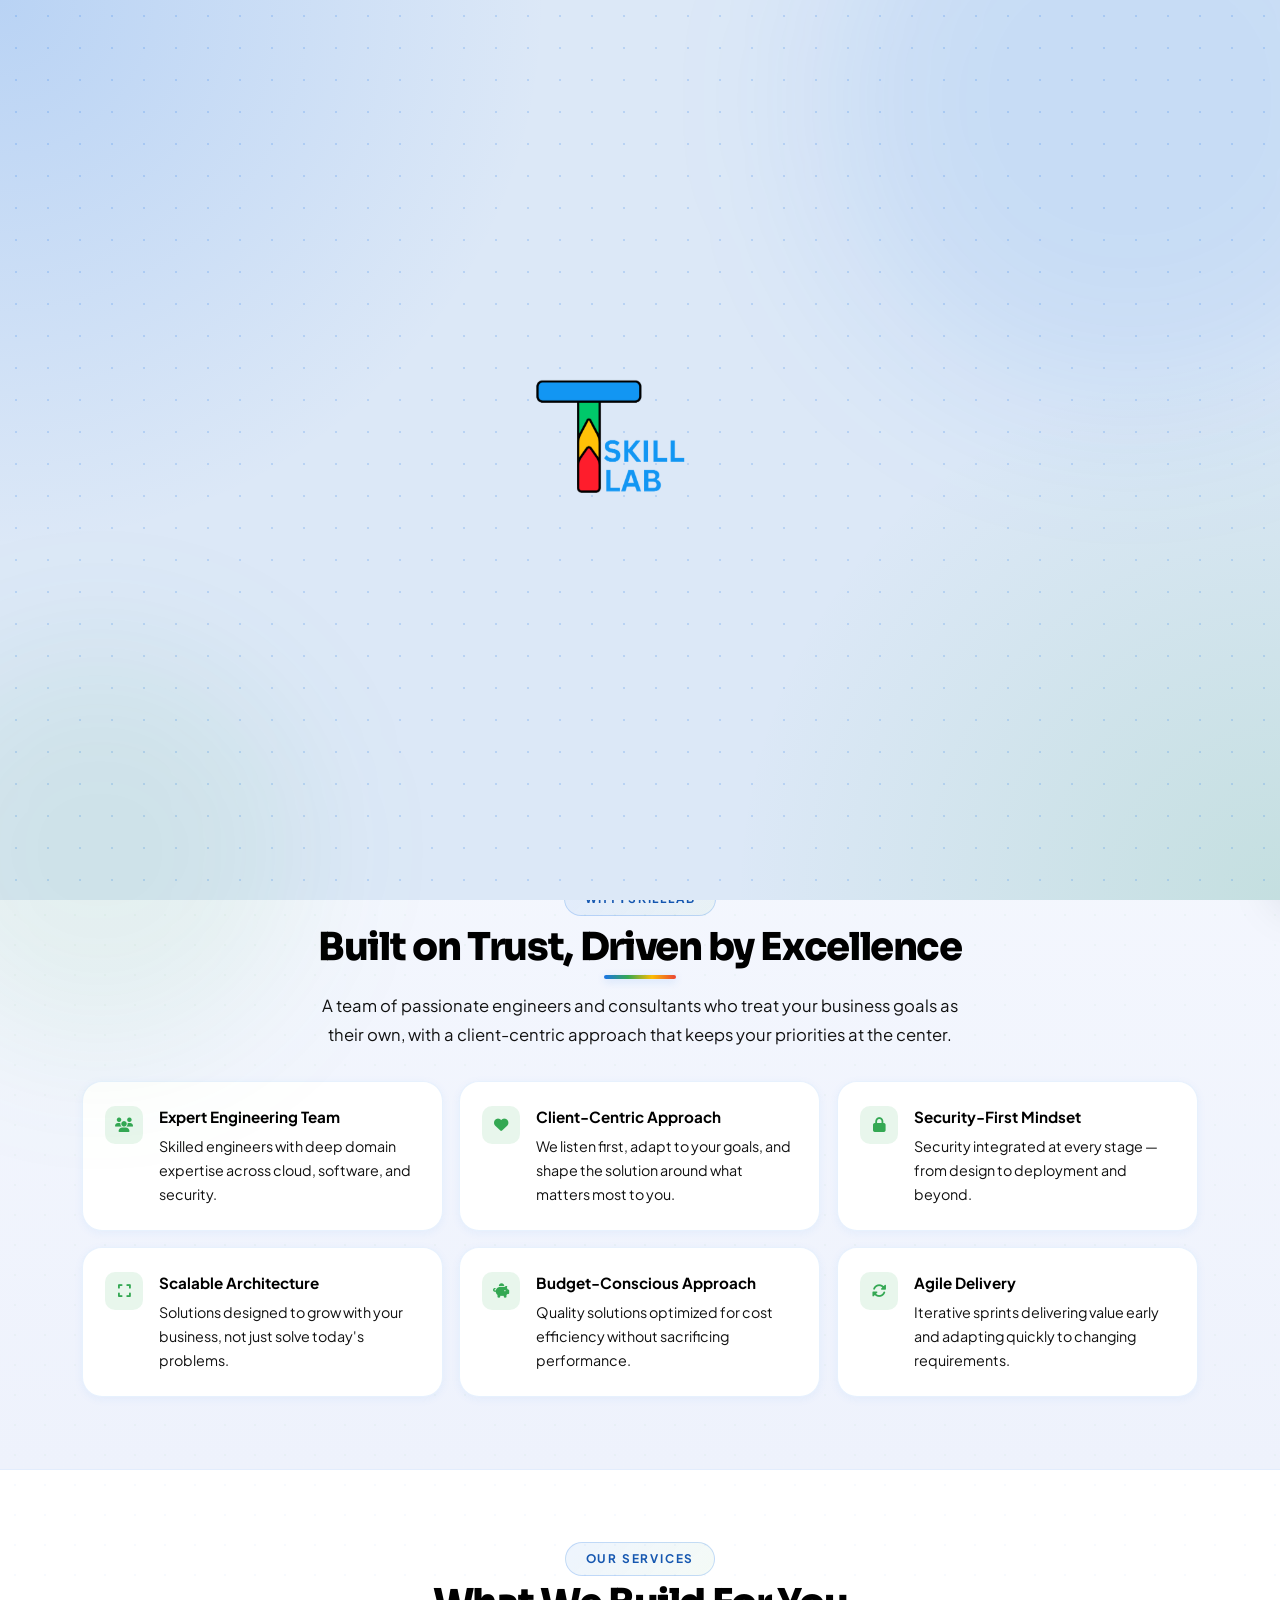
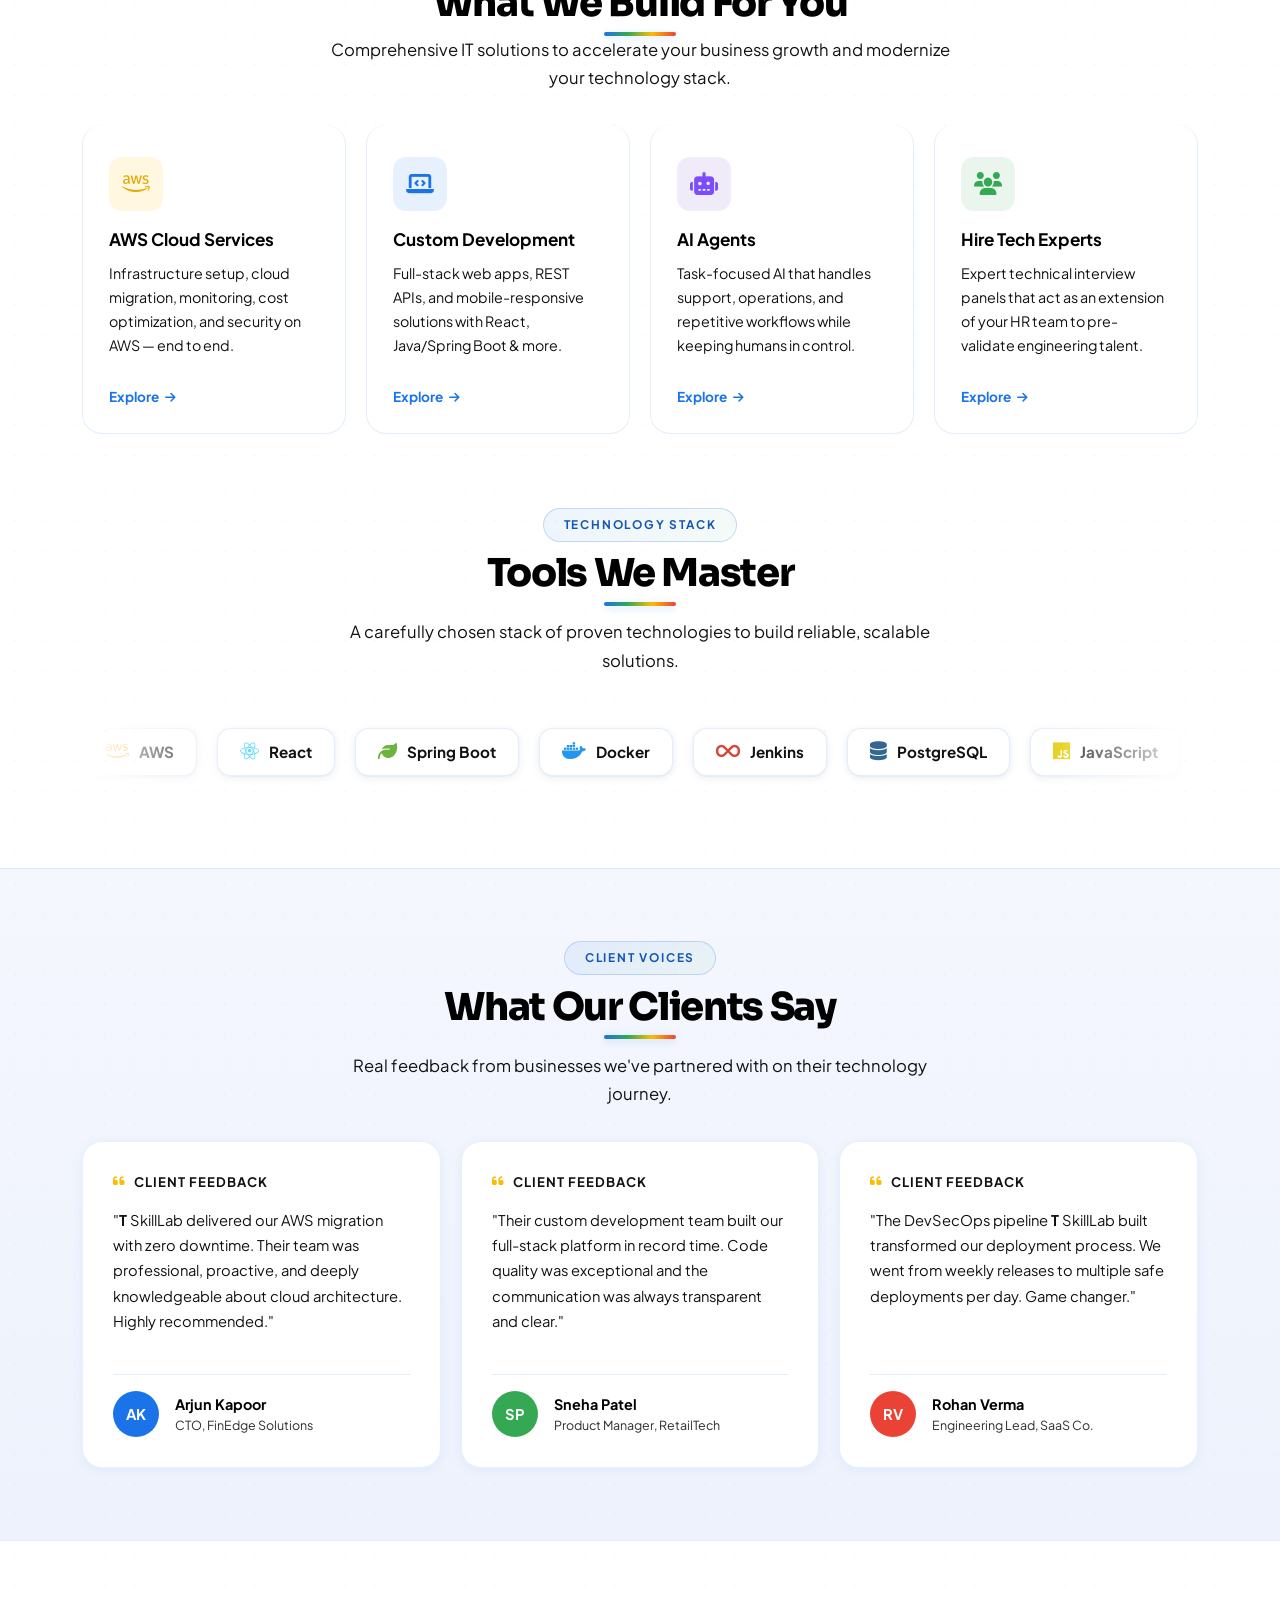
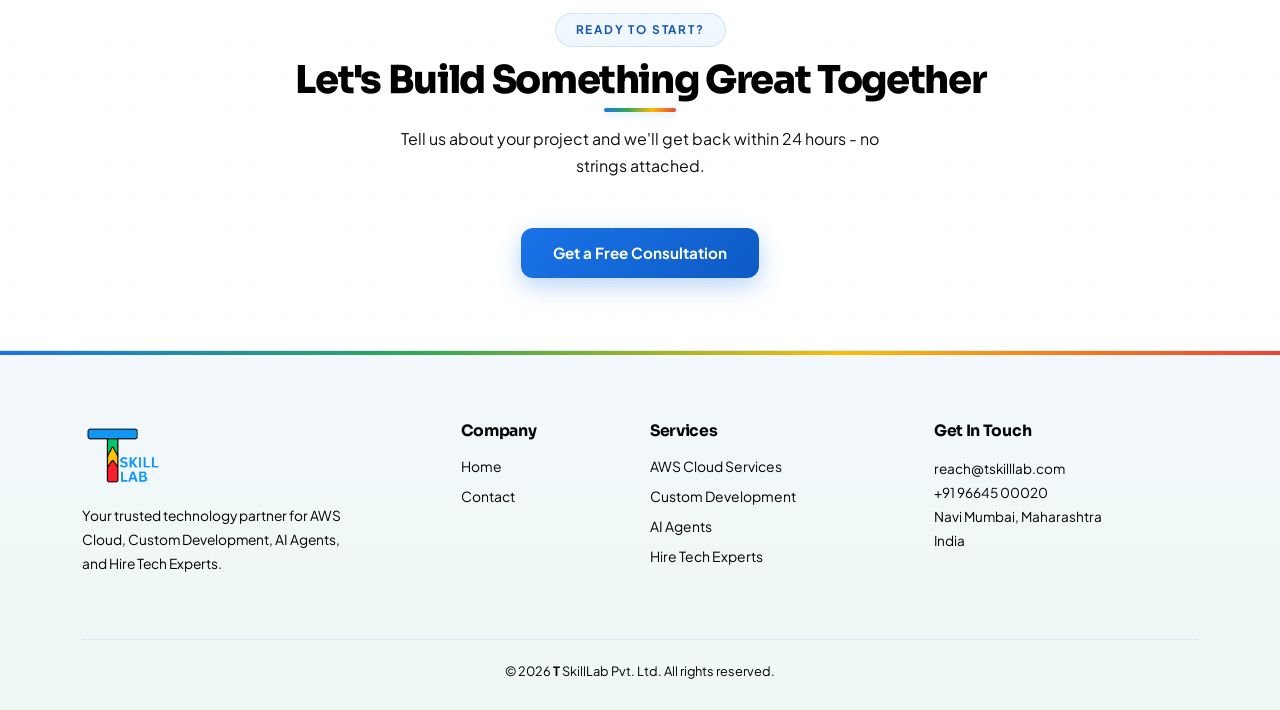
==== index.html @ e43d0114 "Tskill Lab website" ====
<!DOCTYPE html>
<html lang="en" data-theme="light">

<head>
  <meta charset="UTF-8" />
  <meta name="viewport" content="width=device-width, initial-scale=1.0" />
  <link rel="icon" type="image/png" href="images/logo.png" />
  <title>T SkillLab</title>
  <meta name="description"
    content="TskillLab IT Solutions offers AWS Cloud Services, Custom Software Development, IT Consulting, and DevSecOps & Testing." />
  <link href="https://cdn.jsdelivr.net/npm/bootstrap@5.3.3/dist/css/bootstrap.min.css" rel="stylesheet" />
  <link href="https://cdnjs.cloudflare.com/ajax/libs/font-awesome/6.5.1/css/all.min.css" rel="stylesheet" />
  <link
    href="https://fonts.googleapis.com/css2?family=Plus+Jakarta+Sans:wght@300;400;500;600;700;800&family=Sora:wght@300;400;600;700&display=swap"
    rel="stylesheet" />
  <link href="assets/css/styles.css" rel="stylesheet" />
</head>

<body data-page="home">
  <div id="preloader">
    <div class="preloader-content">
      <img src="images/tskill_lab.gif" alt="TskillLab" class="splash-logo-img" />
    </div>
  </div>

  <div class="main-content">
    <nav class="navbar navbar-expand-lg">
      <div class="container">
        <a class="navbar-brand" href="index.html">
          <img src="images/logo.png" alt="TskillLab" class="site-logo" />
        </a>
        <button class="navbar-toggler" type="button" data-bs-toggle="collapse" data-bs-target="#navMenu"
          aria-controls="navMenu" aria-expanded="false" aria-label="Toggle navigation">
          <span class="navbar-toggler-icon"></span>
        </button>
        <div class="collapse navbar-collapse" id="navMenu">
          <ul class="navbar-nav ms-auto align-items-lg-center gap-1 gap-lg-0">
            <li class="nav-item"><a class="nav-link" href="index.html" data-nav="home"><i
                  class="fa fa-house me-1"></i>Home</a></li>
            <li class="nav-item dropdown">
              <a class="nav-link dropdown-toggle" href="services.html" data-nav="services" data-bs-toggle="dropdown"><i
                  class="fa fa-layer-group me-1"></i>Services</a>
              <ul class="dropdown-menu">
                <li><a class="dropdown-item" href="aws.html" data-nav="aws"><i
                      class="fab fa-aws me-2 text-warning"></i>AWS Cloud Services</a></li>
                <li><a class="dropdown-item" href="development.html" data-nav="development"><i
                      class="fa fa-code me-2 text-primary"></i>Custom Development</a></li>
                <li><a class="dropdown-item" href="ai-agents.html" data-nav="ai-agents"><i
                      class="fa fa-robot me-2 text-info"></i>AI Agents</a></li>
                <li><a class="dropdown-item" href="hiring.html" data-nav="hiring"><i
                      class="fa fa-users me-2 text-success"></i>Hire Tech Experts</a></li>
              </ul>
            </li>
            <li class="nav-item"><a class="nav-link" href="#" data-nav="contact" data-contact-open role="button"><i
                  class="fa fa-envelope me-1"></i>Contact</a></li>
          </ul>
        </div>
      </div>
    </nav>
  </div>

  <!-- HERO -->
  <section class="hero">
    <div class="hero-grid"></div>
    <!-- Coloured corner accents that echo logo palette -->
    <div class="hero-blob hero-blob-1"></div>
    <div class="hero-blob hero-blob-2"></div>
    <div class="hero-blob hero-blob-3"></div>
    <div class="container position-relative">
      <div class="row align-items-center g-4 pt-5">

        <!-- Left: Copy -->
        <div class="col-lg-6 order-1 order-lg-1">
          <h1>You Focus on Vision.<br>We Handle Execution.</h1>
          <p class="hero-desc">From AWS infrastructure to custom software and AI agents, <strong>T</strong> SkillLab handles every layer
            of your tech stack — so you can build fast, break nothing, and grow bigger without the tech holding you
            back.</p>
          <div class="d-flex flex-wrap gap-2 mb-4">
            <div class="hero-pill"><i class="fa fa-check-circle" style="color:var(--g-green);"></i>Expert Engineering
            </div>
            <div class="hero-pill"><i class="fa fa-shield-halved" style="color:var(--g-blue);"></i>Security First</div>
            <div class="hero-pill"><i class="fa fa-piggy-bank" style="color:var(--g-yellow);"></i>Budget Conscious</div>
          </div>
          <div class="d-flex flex-wrap gap-3 mb-4">
            <button class="btn-hero-primary" data-contact-open><i class="fa fa-rocket me-2"></i>Start a Project</button>
            <!-- <button class="btn-hero-outline" data-contact-open>Get Free Consultation</button> -->
          </div>
          <!-- Stats row -->
          <!-- <div class="hero-stats-row">
            <div class="hero-stat">
              <div class="hero-stat-num" style="color:var(--g-blue);">50+</div>
              <div class="hero-stat-label">Projects Delivered</div>
            </div>
            <div class="hero-stat-div"></div>
            <div class="hero-stat">
              <div class="hero-stat-num" style="color:var(--g-green);">30+</div>
              <div class="hero-stat-label">Happy Clients</div>
            </div>
            <div class="hero-stat-div"></div>
            <div class="hero-stat">
              <div class="hero-stat-num" style="color:var(--g-red);">5★</div>
              <div class="hero-stat-label">Client Rating</div>
            </div>
          </div> -->
        </div>

        <!-- Right: Hero image -->
        <div class="col-lg-6 order-2 order-lg-2 d-flex justify-content-center">
          <img src="images/home_page.png"
            alt="Technology services illustration showing cloud, AI, web, analytics, and AWS solutions"
            class="hero-image" loading="eager" />
        </div>

      </div>
    </div>
    <!-- 4-colour bottom accent line -->
    <div class="hero-bottom-stripe"></div>
  </section>

  <!-- WHY CHOOSE US -->
  <section class="section section-alt">
    <div class="container">
      <div class="text-center mb-5">
        <div class="section-label">Why <strong>T</strong> SkillLab</div>
        <h2 class="section-title">Built on Trust, Driven by Excellence</h2>
        <p class="section-sub mx-auto">A team of passionate engineers and consultants who treat your business goals as
          their own, with a client-centric approach that keeps your priorities at the center.</p>
      </div>
      <div class="row g-3">
        <div class="col-sm-6 col-lg-4 d-flex">
          <div class="why-card anim-left w-100 h-blue">
            <div class="why-icon"><i class="fa fa-users"></i></div>
            <div>
              <div style="font-weight:700;font-size:0.95rem;color:var(--text-primary);margin-bottom:5px;">Expert
                Engineering Team</div>
              <div class="card-text-sm">Skilled engineers with deep domain expertise across cloud, software, and
                security.</div>
            </div>
          </div>
        </div>
        <div class="col-sm-6 col-lg-4 d-flex">
          <div class="why-card anim-left w-100 h-green">
            <div class="why-icon"><i class="fa fa-heart"></i></div>
            <div>
              <div style="font-weight:700;font-size:0.95rem;color:var(--text-primary);margin-bottom:5px;">Client-Centric
                Approach</div>
              <div class="card-text-sm">We listen first, adapt to your goals, and shape the solution around what matters
                most to you.</div>
            </div>
          </div>
        </div>
        <div class="col-sm-6 col-lg-4 d-flex">
          <div class="why-card anim-left w-100 h-red">
            <div class="why-icon"><i class="fa fa-lock"></i></div>
            <div>
              <div style="font-weight:700;font-size:0.95rem;color:var(--text-primary);margin-bottom:5px;">Security-First
                Mindset</div>
              <div class="card-text-sm">Security integrated at every stage — from design to deployment and beyond.</div>
            </div>
          </div>
        </div>
        <div class="col-sm-6 col-lg-4 d-flex">
          <div class="why-card anim-right w-100 h-purple">
            <div class="why-icon"><i class="fa fa-expand"></i></div>
            <div>
              <div style="font-weight:700;font-size:0.95rem;color:var(--text-primary);margin-bottom:5px;">Scalable
                Architecture</div>
              <div class="card-text-sm">Solutions designed to grow with your business, not just solve today's problems.
              </div>
            </div>
          </div>
        </div>
        <div class="col-sm-6 col-lg-4 d-flex">
          <div class="why-card anim-right w-100 h-yellow">
            <div class="why-icon"><i class="fa fa-piggy-bank"></i></div>
            <div>
              <div style="font-weight:700;font-size:0.95rem;color:var(--text-primary);margin-bottom:5px;">
                Budget-Conscious Approach</div>
              <div class="card-text-sm">Quality solutions optimized for cost efficiency without sacrificing performance.
              </div>
            </div>
          </div>
        </div>
        <div class="col-sm-6 col-lg-4 d-flex">
          <div class="why-card anim-right w-100 h-blue">
            <div class="why-icon"><i class="fa fa-rotate"></i></div>
            <div>
              <div style="font-weight:700;font-size:0.95rem;color:var(--text-primary);margin-bottom:5px;">Agile Delivery
              </div>
              <div class="card-text-sm">Iterative sprints delivering value early and adapting quickly to changing
                requirements.</div>
            </div>
          </div>
        </div>
      </div>
    </div>
  </section>

  <!-- SERVICES OVERVIEW -->
  <section class="section" style="padding-bottom:42px;">
    <div class="container">
      <div class="text-center mb-5 services-heading-stack">
        <div class="section-label">Our Services</div>
        <h2 class="section-title">What We Build For You</h2>
        <p class="section-sub mx-auto">Comprehensive IT solutions to accelerate your business growth and modernize your
          technology stack.</p>
      </div>
      <div class="row g-4">
        <div class="col-md-6 col-lg-3 d-flex">
          <div class="svc-card anim-left w-100 card-hover-bright h-yellow" onclick="window.location.href='aws.html'">
            <div class="card-icon icon-yellow"><i class="fab fa-aws"></i></div>
            <div class="card-title-sm" style="font-size:1.07rem;">AWS Cloud Services</div>
            <p class="card-text-sm">Infrastructure setup, cloud migration, monitoring, cost optimization, and security
              on AWS — end to end.</p>
            <div class="svc-explore">Explore <i class="fa fa-arrow-right ms-1" style="font-size:0.75rem;"></i></div>
          </div>
        </div>
        <div class="col-md-6 col-lg-3 d-flex">
          <div class="svc-card anim-left w-100 card-hover-bright h-blue"
            onclick="window.location.href='development.html'">
            <div class="card-icon icon-blue"><i class="fa fa-laptop-code"></i></div>
            <div class="card-title-sm" style="font-size:1.07rem;">Custom Development</div>
            <p class="card-text-sm">Full-stack web apps, REST APIs, and mobile-responsive solutions with React,
              Java/Spring Boot & more.</p>
            <div class="svc-explore">Explore <i class="fa fa-arrow-right ms-1" style="font-size:0.75rem;"></i></div>
          </div>
        </div>
        <div class="col-md-6 col-lg-3 d-flex">
          <div class="svc-card anim-right w-100 card-hover-bright h-purple"
            onclick="window.location.href='ai-agents.html'">
            <div class="card-icon icon-purple"><i class="fa fa-robot"></i></div>
            <div class="card-title-sm" style="font-size:1.07rem;">AI Agents</div>
            <p class="card-text-sm">Task-focused AI that handles support, operations, and repetitive workflows while
              keeping humans in control.</p>
            <div class="svc-explore">Explore <i class="fa fa-arrow-right ms-1" style="font-size:0.75rem;"></i></div>
          </div>
        </div>
        <div class="col-md-6 col-lg-3 d-flex">
          <div class="svc-card anim-right w-100 card-hover-bright h-green" onclick="window.location.href='hiring.html'">
            <div class="card-icon icon-green"><i class="fa fa-users"></i></div>
            <div class="card-title-sm" style="font-size:1.07rem;">Hire Tech Experts</div>
            <p class="card-text-sm">Expert technical interview panels that act as an extension of your HR team to
              pre-validate engineering talent.</p>
            <div class="svc-explore">Explore <i class="fa fa-arrow-right ms-1" style="font-size:0.75rem;"></i></div>
          </div>
        </div>
      </div>
    </div>
  </section>

  <!-- TECHNOLOGIES -->
  <section class="section" style="padding-top:32px;">
    <div class="container">
      <div class="text-center mb-5">
        <div class="section-label">Technology Stack</div>
        <h2 class="section-title">Tools We Master</h2>
        <p class="section-sub mx-auto">A carefully chosen stack of proven technologies to build reliable, scalable
          solutions.</p>
      </div>
      <div class="tech-ticker-wrapper">
        <div class="tech-ticker">
          <div class="tech-ticker-content">
            <span class="tech-pill"><i class="fab fa-aws" style="color:#f90;"></i> AWS</span>
            <span class="tech-pill"><i class="fab fa-react" style="color:#61dafb;"></i> React</span>
            <span class="tech-pill"><i class="fa fa-leaf" style="color:#6db33f;"></i> Spring Boot</span>
            <span class="tech-pill"><i class="fab fa-docker" style="color:#2496ed;"></i> Docker</span>
            <span class="tech-pill"><i class="fa fa-infinity" style="color:#d24939;"></i> Jenkins</span>
            <span class="tech-pill"><i class="fa fa-database" style="color:#336791;"></i> PostgreSQL</span>
            <span class="tech-pill"><i class="fab fa-js" style="color:#e5c900;"></i> JavaScript</span>
            <span class="tech-pill"><i class="fab fa-java" style="color:#ed8b00;"></i> Java</span>
            <span class="tech-pill"><i class="fab fa-html5" style="color:#e34f26;"></i> HTML/CSS</span>
            <span class="tech-pill"><i class="fa fa-server" style="color:#009639;"></i> Nginx</span>
            <span class="tech-pill"><i class="fa fa-shield-halved" style="color:var(--g-red);"></i> Security</span>
            <span class="tech-pill"><i class="fa fa-database" style="color:#00758f;"></i> MySQL</span>
            <span class="tech-pill"><i class="fab fa-git-alt" style="color:#f05032;"></i> Git</span>
            <span class="tech-pill"><i class="fab fa-linux" style="color:var(--text-primary);"></i> Linux</span>
          </div>
          <!-- Duplicate for seamless scroll -->
          <div class="tech-ticker-content" aria-hidden="true">
            <span class="tech-pill"><i class="fab fa-aws" style="color:#f90;"></i> AWS</span>
            <span class="tech-pill"><i class="fab fa-react" style="color:#61dafb;"></i> React</span>
            <span class="tech-pill"><i class="fa fa-leaf" style="color:#6db33f;"></i> Spring Boot</span>
            <span class="tech-pill"><i class="fab fa-docker" style="color:#2496ed;"></i> Docker</span>
            <span class="tech-pill"><i class="fa fa-infinity" style="color:#d24939;"></i> Jenkins</span>
            <span class="tech-pill"><i class="fa fa-database" style="color:#336791;"></i> PostgreSQL</span>
            <span class="tech-pill"><i class="fab fa-js" style="color:#e5c900;"></i> JavaScript</span>
            <span class="tech-pill"><i class="fab fa-java" style="color:#ed8b00;"></i> Java</span>
            <span class="tech-pill"><i class="fab fa-html5" style="color:#e34f26;"></i> HTML/CSS</span>
            <span class="tech-pill"><i class="fa fa-server" style="color:#009639;"></i> Nginx</span>
            <span class="tech-pill"><i class="fa fa-shield-halved" style="color:var(--g-red);"></i> Security</span>
            <span class="tech-pill"><i class="fa fa-database" style="color:#00758f;"></i> MySQL</span>
            <span class="tech-pill"><i class="fab fa-git-alt" style="color:#f05032;"></i> Git</span>
            <span class="tech-pill"><i class="fab fa-linux" style="color:var(--text-primary);"></i> Linux</span>
          </div>
        </div>
      </div>
    </div>
  </section>

  <!-- TESTIMONIALS -->
  <section class="section section-alt">
    <div class="container">
      <div class="text-center mb-5">
        <div class="section-label">Client Voices</div>
        <h2 class="section-title">What Our Clients Say</h2>
        <p class="section-sub mx-auto">Real feedback from businesses we've partnered with on their technology journey.
        </p>
      </div>
      <div class="row g-4">
        <div class="col-md-4 d-flex">
          <div class="testi-card w-100">
            <div class="d-flex align-items-center gap-2 mb-3"
              style="color:#fbbc04;font-size:0.82rem;font-weight:700;letter-spacing:1px;text-transform:uppercase;">
              <i class="fa fa-quote-left"></i><span>Client feedback</span>
            </div>
            <p class="testi-quote">"<strong>T</strong> SkillLab delivered our AWS migration with zero downtime. Their team was
              professional, proactive, and deeply knowledgeable about cloud architecture. Highly recommended."</p>
            <div class="d-flex align-items-center gap-3 mt-4 pt-3" style="border-top:1px solid var(--border);">
              <div class="avatar" style="background:var(--g-blue);">AK</div>
              <div>
                <div style="font-weight:700;font-size:0.9rem;color:var(--text-primary);">Arjun Kapoor</div>
                <div style="font-size:0.78rem;color:var(--text-muted);">CTO, FinEdge Solutions</div>
              </div>
            </div>
          </div>
        </div>
        <div class="col-md-4 d-flex">
          <div class="testi-card w-100">
            <div class="d-flex align-items-center gap-2 mb-3"
              style="color:#fbbc04;font-size:0.82rem;font-weight:700;letter-spacing:1px;text-transform:uppercase;">
              <i class="fa fa-quote-left"></i><span>Client feedback</span>
            </div>
            <p class="testi-quote">"Their custom development team built our full-stack platform in record time. Code
              quality was exceptional and the communication was always transparent and clear."</p>
            <div class="d-flex align-items-center gap-3 mt-4 pt-3" style="border-top:1px solid var(--border);">
              <div class="avatar" style="background:var(--g-green);">SP</div>
              <div>
                <div style="font-weight:700;font-size:0.9rem;color:var(--text-primary);">Sneha Patel</div>
                <div style="font-size:0.78rem;color:var(--text-muted);">Product Manager, RetailTech</div>
              </div>
            </div>
          </div>
        </div>
        <div class="col-md-4 d-flex">
          <div class="testi-card w-100">
            <div class="d-flex align-items-center gap-2 mb-3"
              style="color:#fbbc04;font-size:0.82rem;font-weight:700;letter-spacing:1px;text-transform:uppercase;">
              <i class="fa fa-quote-left"></i><span>Client feedback</span>
            </div>
            <p class="testi-quote">"The DevSecOps pipeline <strong>T</strong> SkillLab built transformed our deployment process. We went
              from weekly releases to multiple safe deployments per day. Game changer."</p>
            <div class="d-flex align-items-center gap-3 mt-4 pt-3" style="border-top:1px solid var(--border);">
              <div class="avatar" style="background:var(--g-red);">RV</div>
              <div>
                <div style="font-weight:700;font-size:0.9rem;color:var(--text-primary);">Rohan Verma</div>
                <div style="font-size:0.78rem;color:var(--text-muted);">Engineering Lead, SaaS Co.</div>
              </div>
            </div>
          </div>
        </div>
      </div>
    </div>
  </section>

  <!-- CTA BANNER -->
  <section class="section">
    <div class="container text-center">
      <div class="section-label home-cta-label">Ready to Start?</div>
      <h2 class="section-title home-cta-title">Let's Build Something Great Together</h2>
      <p class="home-cta-text">Tell us about your project and we&apos;ll get back within 24 hours - no strings attached.
      </p>
      <button class="btn-hero-primary mt-3" data-contact-open>Get a Free Consultation</button>
    </div>
  </section>
  <footer>
    <div class="container">
      <div class="row g-4 mb-3">
        <div class="col-lg-4">
          <a class="footer-logo mb-3" href="index.html" style="text-decoration: none; display: block;">
            <img src="images/logo.png" alt="TskillLab" class="site-logo" />
          </a>
          <p style="font-size:0.86rem;line-height:1.72;max-width:270px;">Your trusted technology partner for AWS Cloud,
            Custom Development, AI Agents, and Hire Tech Experts.</p>

        </div>
        <div class="col-sm-6 col-lg-2">
          <h5>Company</h5>
          <a class="footer-link" href="index.html">Home</a>
          <a class="footer-link" href="javascript:void(0)" data-contact-open>Contact</a>
        </div>
        <div class="col-sm-6 col-lg-3">
          <h5>Services</h5>
          <a class="footer-link" href="aws.html">AWS Cloud Services</a>
          <a class="footer-link" href="development.html">Custom Development</a>
          <a class="footer-link" href="ai-agents.html">AI Agents</a>
          <a class="footer-link" href="hiring.html">Hire Tech Experts</a>
        </div>
        <div class="col-sm-6 col-lg-3">
          <h5>Get In Touch</h5>
          <p style="font-size:0.85rem;line-height:1.75;">reach@tskilllab.com<br>+91 96645 00020<br>Navi Mumbai, Maharashtra
            <br>India</p>
        </div>
      </div>
      <div class="footer-bottom text-center">
        <div style="font-size:0.8rem;">&copy; 2026 <strong>T</strong> SkillLab Pvt. Ltd. All rights reserved.</div>
      </div>
    </div>
  </footer>
  <script src="https://cdn.jsdelivr.net/npm/bootstrap@5.3.3/dist/js/bootstrap.bundle.min.js"></script>
  <!-- Custom JS -->
  <script src="assets/js/main.js"></script>
  <script src="assets/js/preloader.js"></script>
</body>

</html>
---- assets/css/styles.css ----
/* ===== DESIGN TOKENS ===== */
:root {
  /* ── Logo Palette (unchanged) ── */
  --g-blue: #1a73e8;
  --g-green: #34A853;
  --g-yellow: #FBBC04;
  --g-red: #EA4335;

  /* ── Brand Scale ── */
  --brand-600: #1557b0;
  --brand-500: #1a73e8;
  --brand-400: #4d9cf5;
  --brand-50: #e8f0fe;

  /* ── Gradients ── */
  --gradient-brand: linear-gradient(135deg, #1a73e8 0%, #0d5bc4 100%);
  --gradient-logo: linear-gradient(90deg, #1a73e8 0%, #34A853 33%, #FBBC04 66%, #EA4335 100%);
  --accent-dark: #1557b0;

  /* ── Surfaces — clean white base ── */
  --bg: #ffffff;
  --bg-alt: #f8faff;
  --bg-card: #ffffff;
  --surface-2: #f0f4ff;
  --section-alt-bg: #f4f7fe;

  /* ── Borders ── */
  --border: rgba(26, 115, 232, 0.12);
  --border-strong: rgba(26, 115, 232, 0.22);

  /* ── Text ── */
  --text-primary: #000000;
  --text-secondary: #111111;
  --text-muted: #2d2d2d;

  /* ── Navbar ── */
  --nav-bg: rgba(255, 255, 255, 0.98);
  --nav-border: rgba(26, 115, 232, 0.10);
  --nav-link-color: #000000;
  --nav-link-hover: #1a73e8;
  --nav-link-active: #1a73e8;
  --nav-active-bg: rgba(26, 115, 232, 0.07);

  /* ── Dropdown ── */
  --dropdown-text: #000000;
  --dropdown-bg: #ffffff;
  --dropdown-hover-bg: rgba(26, 115, 232, 0.06);
  --dropdown-hover-text: #1a73e8;

  /* ── Shadows ── */
  --shadow-sm: 0 2px 8px rgba(15, 40, 90, 0.08), 0 1px 3px rgba(15, 40, 90, 0.05);
  --shadow-md: 0 10px 30px rgba(15, 40, 90, 0.10), 0 4px 10px rgba(15, 40, 90, 0.06);
  --shadow-lg: 0 24px 56px rgba(15, 40, 90, 0.14), 0 10px 20px rgba(15, 40, 90, 0.08);
  --shadow-blue: 0 8px 28px rgba(26, 115, 232, 0.22);

  /* ── Misc ── */
  --radius: 20px;
  --radius-sm: 12px;
  --transition: 0.38s cubic-bezier(0.16, 1, 0.3, 1);
  --card-accent-size: 3px;

  /* ── Footer — light, so white-bg logo is perfectly visible ── */
  --footer-bg: #f3f8fc;
  --footer-bg-2: #eef8f3;
  --footer-text: #000000;
  --footer-heading: #000000;
  --footer-border: rgba(26, 115, 232, 0.12);
}

/* ===== BASE ===== */
*,
*::before,
*::after {
  box-sizing: border-box;
}

html {
  scroll-behavior: smooth;
}

body {
  font-family: 'Plus Jakarta Sans', sans-serif;
  background: var(--bg);
  color: var(--text-primary);
  overflow-x: hidden;
}

/* Clean white page with very subtle logo-colour corner glows */
body {
  background-color: #ffffff;
  background-image:
    radial-gradient(ellipse 55% 40% at 0% 0%, rgba(26, 115, 232, 0.05) 0px, transparent 60%),
    radial-gradient(ellipse 45% 35% at 100% 0%, rgba(52, 168, 83, 0.04) 0px, transparent 60%),
    radial-gradient(ellipse 40% 35% at 100% 100%, rgba(251, 188, 4, 0.03) 0px, transparent 60%),
    radial-gradient(ellipse 40% 35% at 0% 100%, rgba(234, 67, 53, 0.03) 0px, transparent 60%);
  background-attachment: fixed;
}

body.drawer-open {
  overflow: hidden;
}

h1,
h2,
h3,
h4,
h5 {
  font-family: 'Sora', sans-serif;
  font-weight: 700;
  letter-spacing: -0.02em;
  line-height: 1.14;
}

a {
  color: var(--g-blue);
  text-decoration: none;
}

a:hover {
  color: var(--accent-dark);
}

/* Global text darkness — all paragraphs, lists, spans inherit dark color */
p,
li,
span:not(.badge):not([class*="icon"]):not([class*="btn"]) {
  color: var(--text-secondary);
}

.page {
  display: none;
}

.page.active {
  display: block;
  animation: fadeIn 0.38s ease;
}

@keyframes fadeIn {
  from {
    opacity: 0;
    transform: translateY(14px);
  }

  to {
    opacity: 1;
    transform: translateY(0);
  }
}

/* ===== NAVBAR ===== */
.navbar {
  background: var(--nav-bg);
  border-bottom: 1px solid var(--nav-border);
  backdrop-filter: blur(14px);
  -webkit-backdrop-filter: blur(14px);
  position: sticky;
  top: 0;
  z-index: 2000;
  transition: background var(--transition), border-color var(--transition);
  padding: 0.4rem 0;
  overflow: visible !important;
}

.navbar-brand {
  display: flex;
  align-items: center;
  color: var(--text-primary) !important;
  text-decoration: none;
}

/* Prevent the generic a:hover rule from tinting the logo anchors */
.navbar-brand:hover,
.navbar-brand:focus,
.footer-logo:hover,
.footer-logo:focus {
  color: inherit !important;
  opacity: 1 !important;
}

.logo-stacked {
  display: flex;
  align-items: flex-end;
  /* Align baselines of T and Lab */
  gap: 0;
  /* Zero gap for seamless integration */
  line-height: normal;
}

.site-logo {
  display: block;
  width: auto;
  height: 70px;
  object-fit: contain;
  /* Lock logo image — never change appearance on hover */
  -webkit-user-drag: none;
}

.site-logo,
.site-logo:hover,
.site-logo:focus,
.splash-logo-img,
.splash-logo-img:hover {
  opacity: 1 !important;
  color: initial !important;
}

.navbar-brand .site-logo {
  height: 80px;
  transform: none;
}

.footer-logo .site-logo {
  height: 65px;
  transform: none;
}

.splash-logo-img {
  height: 300px;
  width: auto;
  object-fit: contain;
  transform: none;
  mix-blend-mode: multiply;
}

/* Prevent any colour / opacity / filter hover transitions on the logo images */
.site-logo,
.site-logo:hover,
.site-logo:focus {
  opacity: 1 !important;
  filter: none !important;
  mix-blend-mode: normal !important;
}

.splash-logo-img,
.splash-logo-img:hover {
  opacity: 1 !important;
  filter: none !important;
  /* mix-blend-mode: multiply keeps white bg transparent on the preloader */
}


/* ===== NAVBAR ===== */
.navbar {
  background: var(--nav-bg);
  border-bottom: 1px solid var(--nav-border);
  backdrop-filter: blur(18px);
  -webkit-backdrop-filter: blur(18px);
  position: sticky;
  top: 0;
  z-index: 2000;
  transition: box-shadow var(--transition);
  padding: 0.4rem 0;
  overflow: visible !important;
  /* Subtle 4-colour gradient bottom line */
  box-shadow: 0 1px 0 0 rgba(26, 115, 232, 0.10),
    0 2px 16px rgba(15, 40, 90, 0.07);
}

.navbar::after {
  content: '';
  position: absolute;
  bottom: 0;
  left: 0;
  right: 0;
  height: 2px;
  background: var(--gradient-logo);
  opacity: 0.55;
}

.navbar-brand {
  display: flex;
  align-items: center;
  text-decoration: none;
}

/* Prevent hover tinting on logo anchors */
.navbar-brand:hover,
.navbar-brand:focus,
.footer-logo:hover,
.footer-logo:focus {
  color: inherit !important;
  opacity: 1 !important;
}

.navbar-toggler {
  border: 1px solid var(--border);
}

.nav-link {
  color: var(--nav-link-color) !important;
  font-weight: 600;
  font-size: 0.91rem;
  transition: all var(--transition);
  padding: 0.45rem 0.9rem !important;
  border-radius: var(--radius-sm);
}

.nav-link:hover,
.nav-link.active-nav {
  color: var(--nav-link-hover) !important;
  background: var(--nav-active-bg);
}

.nav-link.active-nav {
  color: var(--nav-link-active) !important;
  box-shadow: inset 0 0 0 1px rgba(26, 115, 232, 0.14);
}

.dropdown-menu {
  background: var(--dropdown-bg);
  border: 1px solid var(--border);
  box-shadow: var(--shadow-md);
  border-radius: var(--radius);
  padding: 0.35rem;
  z-index: 2100;
}

.dropdown-item {
  color: var(--dropdown-text);
  font-size: 0.9rem;
  font-weight: 600;
  border-radius: var(--radius-sm);
  padding: 0.45rem 0.9rem;
  transition: all var(--transition);
}

.dropdown-item:hover,
.dropdown-item.active-nav {
  background: var(--dropdown-hover-bg);
  color: var(--dropdown-hover-text);
}


/* ===== SECTION BASE ===== */
.section {
  padding: 72px 0;
  position: relative;
}

.section>* {
  position: relative;
  z-index: 1;
}

/* Subtle dot-grid on every section */
.section::before {
  content: '';
  position: absolute;
  inset: 0;
  background-image: radial-gradient(rgba(26, 115, 232, 0.035) 1px, transparent 1px);
  background-size: 30px 30px;
  pointer-events: none;
  z-index: 0;
}

/* ===== SECTION ALT — light periwinkle-tinted ===== */
.section-alt {
  background: linear-gradient(180deg, #f4f7fe 0%, #eef2fc 100%);
  border-top: 1px solid rgba(26, 115, 232, 0.08);
  border-bottom: 1px solid rgba(26, 115, 232, 0.08);
  position: relative;
}

.section-alt::before {
  background-image: radial-gradient(rgba(52, 168, 83, 0.04) 1px, transparent 1px) !important;
}

/* ===== SECTION LABEL ===== */
.section-label {
  display: inline-flex;
  align-items: center;
  justify-content: center;
  width: fit-content;
  font-size: 0.74rem;
  font-weight: 700;
  letter-spacing: 1.8px;
  text-transform: uppercase;
  color: var(--brand-600);
  background: linear-gradient(135deg, rgba(26, 115, 232, 0.08), rgba(52, 168, 83, 0.05));
  border: 1px solid rgba(26, 115, 232, 0.22);
  border-radius: 999px;
  padding: 7px 20px;
  margin-bottom: 0.45rem;
  transition: all var(--transition);
}

.section-label:hover {
  border-color: rgba(26, 115, 232, 0.40);
  background: linear-gradient(135deg, rgba(26, 115, 232, 0.12), rgba(52, 168, 83, 0.07));
  transform: translateY(-1px);
  box-shadow: 0 4px 12px rgba(26, 115, 232, 0.10);
}

/* ===== SECTION TITLE ===== */
.section-title {
  font-size: clamp(1.65rem, 3.2vw, 2.4rem);
  margin-top: 0.25rem;
  margin-bottom: 0.8rem;
  color: var(--text-primary);
  font-weight: 800;
  letter-spacing: -0.035em;
  line-height: 1.12;
  position: relative;
  display: block;
  width: 100%;
  padding-bottom: 0.65rem;
  text-wrap: balance;
}

.section-title::after {
  content: '';
  position: absolute;
  left: 50%;
  bottom: 0;
  transform: translateX(-50%);
  width: 72px;
  height: 4px;
  border-radius: 999px;
  background: linear-gradient(90deg, var(--g-blue), var(--g-green), var(--g-yellow), var(--g-red));
  opacity: 1;
  box-shadow: 0 2px 8px rgba(26, 115, 232, 0.20);
}

.section-sub {
  font-size: 1.04rem;
  color: var(--text-secondary);
  line-height: 1.72;
  max-width: 640px;
}

.section>.container>.text-center.mb-5 {
  margin-bottom: 2rem !important;
}

.section>.container>.mb-5.text-center {
  margin-bottom: 2rem !important;
}

.section .section-label {
  margin-bottom: 0.4rem;
}

body[data-page="home"] .hero-grid {
  display: none;
}

body[data-page="home"] .hero .hero-image {
  border-radius: 24px;
  box-shadow: 0 28px 64px rgba(0, 0, 0, 0.22);
  filter: saturate(1.06) contrast(1.04);
}

body[data-page="home"] .hero {
  border-bottom: 1px solid rgba(26, 115, 232, 0.08);
  color: var(--text-primary) !important;
}

body[data-page="home"] .hero::after {
  display: none;
}

body[data-page="home"] .hero-grid {
  display: none;
}

body[data-page="home"] .hero h1 {
  color: var(--text-primary) !important;
  text-shadow: none !important;
}

body[data-page="home"] .hero p {
  color: var(--text-secondary) !important;
}

body[data-page="home"] .hero .hero-pill {
  color: var(--text-primary) !important;
  background: rgba(255, 255, 255, 0.82);
  border-color: rgba(26, 115, 232, 0.18);
  backdrop-filter: blur(8px);
  box-shadow: 0 2px 8px rgba(26, 115, 232, 0.08);
}

body[data-page="home"] .btn-hero-outline {
  border-color: rgba(26, 115, 232, 0.38);
  color: var(--brand-600);
}

body[data-page="home"] .btn-hero-outline:hover {
  background: rgba(26, 115, 232, 0.06);
  border-color: var(--g-blue);
  color: var(--g-blue);
}

/* Decorative blobs */
.hero-blob {
  position: absolute;
  border-radius: 50%;
  pointer-events: none;
  z-index: 0;
}

.hero-blob-1 {
  width: 500px;
  height: 500px;
  top: -140px;
  right: -100px;
  background: rgba(26, 115, 232, 0.08);
  filter: blur(80px);
  animation: blobFloat 8s ease-in-out infinite;
}

.hero-blob-2 {
  width: 340px;
  height: 340px;
  bottom: -80px;
  left: -60px;
  background: rgba(52, 168, 83, 0.07);
  filter: blur(60px);
  animation: blobFloat 10s ease-in-out 2s infinite reverse;
}

.hero-blob-3 {
  width: 220px;
  height: 220px;
  top: 50%;
  right: 15%;
  transform: translateY(-50%);
  background: rgba(251, 188, 4, 0.08);
  filter: blur(50px);
  animation: blobFloat3 12s ease-in-out 4s infinite;
}

@keyframes blobFloat {

  0%,
  100% {
    transform: translateY(0) scale(1);
  }

  50% {
    transform: translateY(-20px) scale(1.04);
  }
}

.hero-blob-3 {
  animation: blobFloat3 12s ease-in-out 4s infinite;
}

@keyframes blobFloat3 {

  0%,
  100% {
    transform: translateY(-50%) scale(1);
  }

  50% {
    transform: translateY(calc(-50% - 20px)) scale(1.04);
  }
}


/* Entrance animations for hero (triggered by JS) */
.hero h1,
.hero p,
.hero .hero-image,
.hero .d-flex.flex-wrap,
.hero .hero-stats-row,
.hero .hero-kicker,
.service-hero h1,
.service-hero p,
.service-hero .hero-image,
.service-hero .d-flex.flex-wrap,
.service-hero .section-label,
.service-hero .hero-kicker,
.service-hero .development-visual {
  opacity: 0;
}

/* Left side elements slide in from left */
.hero.animate-trigger h1,
.service-hero.animate-trigger h1 {
  animation: slideInLeft 1.1s cubic-bezier(0.22, 1, 0.36, 1) 0s both;
}

.hero.animate-trigger p,
.service-hero.animate-trigger p {
  animation: slideInLeft 1.1s cubic-bezier(0.22, 1, 0.36, 1) 0.15s both;
}

.hero.animate-trigger .d-flex.flex-wrap.gap-2,
.service-hero.animate-trigger .d-flex.flex-wrap.gap-2,
.hero.animate-trigger .hero-kicker,
.service-hero.animate-trigger .hero-kicker {
  animation: slideInLeft 1.1s cubic-bezier(0.22, 1, 0.36, 1) 0.28s both;
}

.hero.animate-trigger .d-flex.flex-wrap.gap-3,
.service-hero.animate-trigger .d-flex.flex-wrap.gap-3,
.hero.animate-trigger .mt-4,
.service-hero.animate-trigger .mt-4 {
  animation: slideInLeft 1.1s cubic-bezier(0.22, 1, 0.36, 1) 0.4s both;
}

.hero.animate-trigger .hero-stats-row {
  animation: slideInLeft 1.1s cubic-bezier(0.22, 1, 0.36, 1) 0.55s both;
}

/* Right side image/visual slides in from right */
.hero.animate-trigger .hero-image,
.service-hero.animate-trigger .hero-image,
.service-hero.animate-trigger .development-visual {
  animation: slideInRight 1.3s cubic-bezier(0.22, 1, 0.36, 1) 0.25s both;
}

@keyframes slideInLeft {
  from {
    opacity: 0;
    transform: translateX(-160px);
  }

  to {
    opacity: 1;
    transform: translateX(0);
  }
}

@keyframes slideInRight {
  from {
    opacity: 0;
    transform: translateX(160px);
  }

  to {
    opacity: 1;
    transform: translateX(0);
  }
}

/* Ensure hero row keeps text and image side by side */
.hero .row {
  align-items: center !important;
}

.hero .col-lg-6 {
  display: flex;
  flex-direction: column;
  justify-content: center;
}

.hero .col-lg-6.order-1 {
  padding-top: 0;
}

.hero-image {
  max-height: 420px;
  width: 100%;
  object-fit: contain;
}

html[data-theme="dark"] body[data-page="home"] .hero {
  background-color: #0d1b2e;
}

.home-cta {
  background: linear-gradient(135deg, #eef3ff 0%, #f0f8ff 40%, #ecf9f0 100%);
  border-top: 1px solid rgba(26, 115, 232, 0.10);
  border-bottom: 1px solid rgba(26, 115, 232, 0.10);
  position: relative;
  overflow: hidden;
}

.home-cta::before {
  content: '';
  position: absolute;
  inset: 0;
  background-image: radial-gradient(rgba(26, 115, 232, 0.04) 1px, transparent 1px);
  background-size: 24px 24px;
  pointer-events: none;
}

.home-cta .container {
  max-width: 760px;
}

.home-cta-title {
  color: var(--text-primary) !important;
  margin-top: 0.35rem !important;
}

.home-cta-text {
  color: var(--text-secondary);
  max-width: 480px;
  margin: 0 auto 2rem;
  line-height: 1.7;
}

.home-cta-label {
  color: var(--brand-600);
  background: rgba(26, 115, 232, 0.06);
  border-color: rgba(26, 115, 232, 0.15);
}

[data-theme="dark"] .home-cta {
  background: linear-gradient(180deg, #0c2241 0%, #113663 100%);
}

[data-theme="dark"] .home-cta-label {
  color: #bfdbfe;
  background: rgba(37, 99, 235, 0.14);
  border-color: rgba(96, 165, 250, 0.26);
}

[data-theme="dark"] .home-cta-title {
  color: var(--text-primary) !important;
}

[data-theme="dark"] .home-cta-text {
  color: #d5e1ef;
}

.services-heading-stack .section-label {
  margin: 0 auto 0.25rem;
}

.services-heading-stack .section-title {
  margin: 0.15rem 0 0;
}

.row.g-4 {
  --bs-gutter-y: 1.25rem;
  --bs-gutter-x: 1.25rem;
}

.row.g-5 {
  --bs-gutter-y: 1.6rem;
  --bs-gutter-x: 1.6rem;
}

/* ===== UNIFORM CARDS ===== */
/* Glassmorphism card base */
.card-custom,
.svc-card,
.why-card,
.testi-card,
.contact-info-card,
.project-card,
.horiz-content {
  backdrop-filter: blur(12px) saturate(120%);
  -webkit-backdrop-filter: blur(12px) saturate(120%);
  position: relative;
  overflow: hidden;
  z-index: 1;
  transition: border-color var(--transition), box-shadow var(--transition), transform var(--transition);
}

/* ── Bottom-to-top slide overlay using ::after (keeps ::before free for accent stripe) ── */
.card-custom::after,
.svc-card::after,
.why-card::after,
.testi-card::after {
  content: '';
  position: absolute;
  bottom: 0;
  left: 0;
  width: 100%;
  height: 0;
  background: #e0f2fe;
  /* default: soft Canva-blue */
  z-index: 0;
  transition: height 0.42s cubic-bezier(0.16, 1, 0.3, 1);
  border-radius: inherit;
  pointer-events: none;
}

/* All card text content must sit above the ::after overlay */
.card-custom>*,
.svc-card>*,
.why-card>*,
.testi-card>* {
  position: relative;
  z-index: 1;
}

/* Trigger slide on hover */
.card-custom:hover::after,
.svc-card:hover::after,
.why-card:hover::after,
.testi-card:hover::after {
  height: 100%;
}

/* Unified card elevation on hover */
.card-custom:hover,
.svc-card:hover,
.why-card:hover,
.testi-card:hover {
  transform: translateY(-12px) scale(1.025) !important;
  box-shadow: 0 24px 50px rgba(15, 40, 90, 0.13), 0 8px 18px rgba(15, 40, 90, 0.07) !important;
  border-color: rgba(26, 115, 232, 0.3) !important;
}

/* On hover: titles → black bold; body text → very dark */
.card-custom:hover .card-title-sm,
.svc-card:hover .card-title-sm,
.why-card:hover div>div:first-child,
.testi-card:hover .card-title-sm {
  color: #000000 !important;
  font-weight: 800 !important;
  transition: color 0.3s ease;
}

.card-custom:hover .card-text-sm,
.svc-card:hover .card-text-sm,
.why-card:hover div>div:last-child,
.testi-card:hover .testi-quote {
  color: #1e293b !important;
  transition: color 0.3s ease;
}

/* ── Standard color helpers (now on ::after) ── */
/* Blue */
.h-blue::after {
  background: #e0f2fe !important;
}

.h-blue:hover .card-title-sm,
.h-blue:hover div>div:first-child {
  color: #000 !important;
  font-weight: 800 !important;
}

/* Green */
.h-green::after {
  background: #dcfce7 !important;
}

.h-green:hover .card-title-sm,
.h-green:hover div>div:first-child {
  color: #000 !important;
  font-weight: 800 !important;
}

/* Yellow */
.h-yellow::after {
  background: #fef3c7 !important;
}

.h-yellow:hover .card-title-sm,
.h-yellow:hover div>div:first-child {
  color: #000 !important;
  font-weight: 800 !important;
}

/* Red */
.h-red::after {
  background: #fee2e2 !important;
}

.h-red:hover .card-title-sm,
.h-red:hover div>div:first-child {
  color: #000 !important;
  font-weight: 800 !important;
}

/* Purple */
.h-purple::after {
  background: #f3e8ff !important;
}

.h-purple:hover .card-title-sm,
.h-purple:hover div>div:first-child {
  color: #000 !important;
  font-weight: 800 !important;
}

.card-custom {
  background: var(--bg-card);
  border: 1px solid rgba(26, 115, 232, 0.10);
  border-radius: var(--radius);
  padding: 28px 26px;
  height: 100%;
  display: flex;
  flex-direction: column;
  box-shadow: 0 2px 12px rgba(26, 115, 232, 0.07);
}

.card-custom:hover {
  transform: translateY(-8px);
  box-shadow: 0 20px 50px rgba(26, 115, 232, 0.13);
  border-color: rgba(26, 115, 232, 0.30);
}

.card-icon {
  width: 54px;
  height: 54px;
  border-radius: 13px;
  flex-shrink: 0;
  display: flex;
  align-items: center;
  justify-content: center;
  font-size: 1.4rem;
  margin-bottom: 16px;

  position: relative;
  z-index: 2;
}

.icon-blue {
  background: rgba(26, 115, 232, 0.10);
  color: var(--g-blue);
}

.icon-red {
  background: rgba(234, 67, 53, 0.10);
  color: var(--g-red);
}

.icon-green {
  background: rgba(52, 168, 83, 0.10);
  color: var(--g-green);
}

.icon-yellow {
  background: rgba(251, 188, 4, 0.12);
  color: #e5a800;
}

.icon-teal {
  background: rgba(0, 137, 123, 0.10);
  color: var(--accent-teal);
}

.icon-purple {
  background: rgba(103, 58, 183, 0.10);
  color: #7c4dff;
}

.card-title-sm {
  font-size: 1.04rem;
  font-weight: 700;
  margin-bottom: 8px;
  color: var(--text-primary);
}

.card-text-sm {
  font-size: 0.895rem;
  color: var(--text-secondary);
  line-height: 1.68;
  flex: 1;
}

body[data-page="ai-agents"] .card-custom {
  border-top: 3px solid var(--brand-600);
}

body[data-page="ai-agents"] .card-custom:hover {
  border-color: rgba(26, 115, 232, 0.35);
}

/* ===== HERO & SERVICE HERO ===== */
.hero,
.service-hero {
  position: relative;
  overflow: hidden;
  /* Fresh Canva-style light blue gradient */
  background: linear-gradient(180deg, #e0f2fe 0%, #ffffff 100%) !important;
  color: var(--text-primary) !important;
  padding: 72px 0 54px;
  border-bottom: 1px solid rgba(26, 115, 232, 0.08);
}

.hero {
  min-height: auto;
  display: flex;
  align-items: center;
  padding: 60px 0 48px;
}

.hero::before,
.service-hero::before {
  display: none;
}

.hero-grid {
  position: absolute;
  inset: 0;
  opacity: 0.25;
  background-image: radial-gradient(rgba(26, 115, 232, 0.08) 1.5px, transparent 1.5px);
  background-size: 32px 32px;
  pointer-events: none;
}

.hero .container,
.service-hero .container {
  position: relative;
  z-index: 1;
}

.hero-badge,
.service-hero .section-label {
  display: inline-flex;
  align-items: center;
  justify-content: center;
  width: fit-content;
  font-size: 0.74rem;
  font-weight: 700;
  letter-spacing: 1.8px;
  text-transform: uppercase;
  color: var(--brand-600) !important;
  background: linear-gradient(135deg, rgba(26, 115, 232, 0.08), rgba(52, 168, 83, 0.05)) !important;
  border: 1px solid rgba(26, 115, 232, 0.22) !important;
  border-radius: 999px;
  padding: 7px 20px;
  margin-bottom: 0.45rem;
  transition: all var(--transition);
  box-shadow: 0 2px 8px rgba(26, 115, 232, 0.04);
}

.hero h1,
.service-hero h1,
.hero h1 span,
.service-hero h1 span,
.hero h1 .highlight,
.service-hero h1 .highlight,
.hero h1 .hl,
.service-hero h1 .hl {
  font-size: clamp(2rem, 4vw, 3.2rem);
  color: var(--text-primary) !important;
  background: none !important;
  -webkit-text-fill-color: initial !important;
  line-height: 1.06;
  margin-bottom: 1rem;
  letter-spacing: -0.04em;
  text-shadow: none !important;
}

.hero-desc,
.service-hero p {
  color: var(--text-secondary) !important;
  font-size: 1.04rem;
  line-height: 1.74;
  max-width: 540px;
  margin-bottom: 1.8rem;
}

.hero-subdesc {
  color: var(--text-muted);
  font-size: 0.97rem;
  line-height: 1.72;
  max-width: 520px;
  margin-bottom: 1.9rem;
}

.btn-hero-primary {
  background: var(--gradient-brand);
  color: #fff;
  border: none;
  border-radius: 12px;
  padding: 14px 32px;
  font-weight: 700;
  font-size: 0.95rem;
  transition: all var(--transition);
  box-shadow: 0 8px 24px rgba(26, 115, 232, 0.30);
  cursor: pointer;
}

.btn-hero-primary:hover {
  transform: translateY(-2px);
  box-shadow: 0 14px 32px rgba(26, 115, 232, 0.38);
}

.btn-hero-outline {
  background: transparent;
  color: var(--brand-600);
  border: 1.5px solid rgba(26, 115, 232, 0.35);
  border-radius: 12px;
  padding: 13px 32px;
  font-weight: 700;
  font-size: 0.95rem;
  transition: all var(--transition);
  cursor: pointer;
}

.btn-hero-outline:hover {
  border-color: var(--g-blue);
  background: rgba(26, 115, 232, 0.05);
  color: var(--g-blue);
}

.hero-pill i {
  display: inline-flex;
  align-self: center;
  margin-right: 4px;
}

.hero-pill {
  line-height: 1;
}

.hero-pill {
  display: inline-flex;
  align-items: center;
  gap: 8px;
  background: rgba(255, 255, 255, 0.85);
  border: 1px solid rgba(26, 115, 232, 0.15);
  border-radius: 10px;
  padding: 9px 16px;
  color: var(--text-primary);
  font-size: 0.84rem;
  font-weight: 600;
  white-space: nowrap;
  backdrop-filter: blur(8px);
  box-shadow: 0 2px 8px rgba(26, 115, 232, 0.08);
}

.hero-kicker {
  display: flex;
  flex-direction: row;
  align-items: center;
  gap: 0.8rem;
}

/* ===== HOME HERO BADGE ===== */
.hero-badge-home {
  display: inline-flex;
  align-items: center;
  gap: 4px;
  padding: 7px 14px 7px 10px;
  background: rgba(255, 255, 255, 0.90);
  border: 1px solid rgba(26, 115, 232, 0.18);
  border-radius: 999px;
  backdrop-filter: blur(8px);
  box-shadow: 0 2px 10px rgba(26, 115, 232, 0.08);
}

.hero-badge-dot {
  display: inline-block;
  width: 8px;
  height: 8px;
  border-radius: 50%;
  flex-shrink: 0;
}

/* h1 accent gradient text for second line */
.hero-h1-accent {
  background: linear-gradient(90deg, var(--g-blue) 0%, var(--g-green) 50%, var(--g-red) 100%);
  -webkit-background-clip: text;
  -webkit-text-fill-color: transparent;
  background-clip: text;
}

/* ===== HERO STATS ROW ===== */
.hero-stats-row {
  display: flex;
  align-items: center;
  gap: 20px;
  margin-top: 8px;
  padding: 16px 20px;
  background: rgba(255, 255, 255, 0.80);
  border: 1px solid rgba(26, 115, 232, 0.12);
  border-radius: 16px;
  backdrop-filter: blur(10px);
  box-shadow: 0 2px 12px rgba(26, 115, 232, 0.06);
  width: fit-content;
}

.hero-stat {
  text-align: center;
}

.hero-stat-num {
  font-family: 'Sora', sans-serif;
  font-size: 1.55rem;
  font-weight: 800;
  line-height: 1;
  letter-spacing: -0.02em;
}

.hero-stat-label {
  font-size: 0.74rem;
  color: var(--text-muted);
  font-weight: 600;
  margin-top: 3px;
  white-space: nowrap;
}

.hero-stat-div {
  width: 1px;
  height: 36px;
  background: rgba(26, 115, 232, 0.15);
  flex-shrink: 0;
}

/* ===== HERO BOTTOM STRIPE ===== */
.hero-bottom-stripe {
  position: absolute;
  bottom: 0;
  left: 0;
  right: 0;
  height: 4px;
  background: var(--gradient-logo);
  opacity: 0.7;
}


.hero-image-shell {
  display: flex;
  justify-content: flex-end;
  align-items: center;
  width: 100%;
  height: auto;
}

.hero-image-frame {
  width: 100%;
  padding: 0;
  background: transparent;
  border: none;
  border-radius: 0;
  box-shadow: none;
  position: relative;
  overflow: hidden;
  height: auto;
}

.hero-image {
  display: block;
  width: 100%;
  height: auto;
  max-height: 460px;
  object-fit: contain;
  object-position: center center;
  border-radius: 20px;
  filter: drop-shadow(0 24px 48px rgba(26, 115, 232, 0.12)) drop-shadow(0 8px 20px rgba(0, 0, 0, 0.08));
  position: relative;
  z-index: 1;
  animation: heroImageFloat 6s ease-in-out infinite;
}

@keyframes heroImageFloat {

  0%,
  100% {
    transform: translateY(0px);
  }

  50% {
    transform: translateY(-10px);
  }
}

/* ===== SERVICE CARDS (home page clickable) ===== */
.svc-card {
  background: var(--bg-card);
  border: 1px solid var(--border);
  border-radius: var(--radius);
  padding: 32px 26px 26px;
  transition: all var(--transition);
  height: 100%;
  box-shadow: 0 2px 12px rgba(26, 115, 232, 0.07);
  display: flex;
  flex-direction: column;
  cursor: pointer;
  position: relative;
  overflow: hidden;
}

.svc-explore {
  color: var(--g-blue);
  font-size: 0.85rem;
  font-weight: 700;
  margin-top: auto;
  padding-top: 14px;
}

/* ===== WHY CARDS ===== */
.why-card {
  background: var(--bg-card);
  border: 1px solid rgba(26, 115, 232, 0.10);
  border-radius: var(--radius);
  padding: 24px 22px;
  display: flex;
  gap: 16px;
  align-items: flex-start;
  transition: all var(--transition);
  height: 100%;
  box-shadow: 0 2px 10px rgba(26, 115, 232, 0.06);
}

.why-card:hover {
  border-color: rgba(26, 115, 232, 0.30);
}

.why-icon {
  width: 38px;
  height: 38px;
  border-radius: 10px;
  flex-shrink: 0;
  background: rgba(52, 168, 83, 0.11);
  color: var(--g-green);
  display: flex;
  align-items: center;
  justify-content: center;
  font-size: 0.9rem;
}

/* ===== TECH TICKER & PILLS ===== */
.tech-ticker-wrapper {
  position: relative;
  width: 100%;
  overflow: hidden;
  padding: 20px 0;
  /* Masking gradients for smooth entry/exit */
  mask-image: linear-gradient(to right, transparent, black 15%, black 85%, transparent);
  -webkit-mask-image: linear-gradient(to right, transparent, black 15%, black 85%, transparent);
}

.tech-ticker {
  display: flex;
  width: max-content;
  animation: tickerScroll 40s linear infinite;
}

.tech-ticker:hover {
  animation-play-state: paused;
}

.tech-ticker-content {
  display: flex;
  gap: 20px;
  padding-right: 20px;
}

@keyframes tickerScroll {
  0% {
    transform: translateX(0);
  }

  100% {
    transform: translateX(-50%);
  }
}

.tech-pill {
  display: inline-flex;
  align-items: center;
  gap: 10px;
  padding: 12px 22px;
  border-radius: 14px;
  background: var(--bg-card);
  border: 1px solid var(--border);
  font-size: 0.95rem;
  font-weight: 700;
  color: var(--text-secondary);
  transition: all 0.4s cubic-bezier(0.175, 0.885, 0.32, 1.275);
  box-shadow: var(--shadow-sm);
  white-space: nowrap;
  position: relative;
  overflow: hidden;
  cursor: default;
}

.tech-pill i {
  font-size: 1.2rem;
  transition: transform 0.4s ease;
}

.tech-pill:hover {
  transform: translateY(-8px) scale(1.08);
  border-color: var(--brand-500);
  color: var(--text-primary);
  box-shadow: 0 10px 25px rgba(59, 130, 246, 0.15);
  background: var(--bg-card);
  z-index: 10;
}

.tech-pill:hover i {
  transform: scale(1.2) rotate(5deg);
}

/* Specific hover glows for some icons */
.tech-pill:hover i[style*="#f90"] {
  filter: drop-shadow(0 0 8px rgba(255, 153, 0, 0.4));
}

.tech-pill:hover i[style*="#61dafb"] {
  filter: drop-shadow(0 0 8px rgba(97, 218, 251, 0.4));
}

.tech-pill:hover i[style*="#6db33f"] {
  filter: drop-shadow(0 0 8px rgba(109, 179, 63, 0.4));
}

.tech-pill:hover i[style*="#2496ed"] {
  filter: drop-shadow(0 0 8px rgba(36, 150, 237, 0.4));
}

[data-theme="dark"] .tech-pill {
  background: rgba(255, 255, 255, 0.03);
  backdrop-filter: blur(8px);
  border-color: rgba(255, 255, 255, 0.08);
}

[data-theme="dark"] .tech-pill:hover {
  background: rgba(255, 255, 255, 0.07);
  border-color: var(--brand-400);
  box-shadow: 0 10px 30px rgba(0, 0, 0, 0.4);
}

.tech-stack-card {
  padding: 16px 16px 15px;
  min-height: 0;
}

.tech-stack-card .card-title-sm {
  font-size: 0.96rem;
  text-align: center;
  margin-bottom: 0.7rem !important;
  padding-bottom: 0.65rem;
  border-bottom: 1px solid var(--border);
}

.tech-stack-card .d-flex.flex-wrap {
  gap: 0.45rem !important;
}

.tech-stack-card .tech-pill {
  gap: 7px;
  padding: 8px 12px;
  border-radius: 10px;
  font-size: 0.82rem;
  line-height: 1.1;
}

.tech-stack-card .tech-pill i {
  font-size: 1rem;
}


/* ===== TESTIMONIALS ===== */
.testi-card {
  background: var(--bg-card);
  border: 1px solid rgba(26, 115, 232, 0.10);
  border-radius: var(--radius);
  padding: 30px;
  box-shadow: 0 2px 12px rgba(26, 115, 232, 0.07);
  transition: all var(--transition);
  height: 100%;
  display: flex;
  flex-direction: column;
}

.testi-card:hover {
  transform: translateY(-6px);
  box-shadow: 0 16px 40px rgba(26, 115, 232, 0.12);
  border-color: rgba(26, 115, 232, 0.30);
}

.testi-quote {
  color: var(--text-secondary);
  font-size: 0.92rem;
  line-height: 1.72;
  flex: 1;
}

.avatar {
  width: 46px;
  height: 46px;
  border-radius: 50%;
  flex-shrink: 0;
  display: flex;
  align-items: center;
  justify-content: center;
  font-weight: 700;
  font-size: 0.92rem;
  color: #fff;
}

/* ===== PROCESS STEPS ===== */
.delivery-intro-card {
  position: relative;
  overflow: hidden;
  padding: 28px;
  border-radius: calc(var(--radius) + 2px);
  background:
    linear-gradient(180deg, rgba(255, 255, 255, 0.95), rgba(246, 249, 255, 0.95));
  border: 1px solid var(--border);
  box-shadow: var(--shadow-sm);
}

[data-theme="dark"] .delivery-intro-card {
  background: linear-gradient(180deg, rgba(19, 25, 42, 0.96), rgba(15, 20, 34, 0.94));
  border-color: rgba(120, 170, 255, 0.12);
}

.process-step {
  position: relative;
  display: flex;
  gap: 18px;
  align-items: flex-start;
  padding: 20px 20px 20px 18px;
  background: var(--bg-card);
  border: 1px solid var(--border);
  border-radius: 22px;
  transition: all var(--transition);
  margin-bottom: 14px;
  box-shadow: var(--shadow-sm);
  border-left: 4px solid rgba(26, 115, 232, 0.92);
}

.process-step:last-child {
  margin-bottom: 0;
}

.process-step:hover {
  border-color: rgba(26, 115, 232, 0.32);
  box-shadow: var(--shadow-md);
  transform: translateY(-2px);
}

.step-num {
  width: 46px;
  height: 46px;
  border-radius: 14px;
  background: linear-gradient(135deg, var(--g-blue), #4c8df5);
  color: #fff;
  display: flex;
  align-items: center;
  justify-content: center;
  font-weight: 800;
  font-size: 0.88rem;
  letter-spacing: 0.04em;
  flex-shrink: 0;
  box-shadow: 0 12px 20px rgba(26, 115, 232, 0.18);
  z-index: 1;
}

.process-copy {
  padding-top: 2px;
}

.process-copy .card-title-sm {
  margin-bottom: 6px;
}

.delivery-flow {
  padding-left: 0;
}

/* ===== CONTACT ===== */
.contact-input {
  background: var(--bg);
  border: 1.5px solid var(--border-strong);
  color: var(--text-primary);
  border-radius: 10px;
  padding: 13px 15px;
  font-size: 0.92rem;
  width: 100%;
  transition: all var(--transition);
  font-family: 'Plus Jakarta Sans', sans-serif;
}

.contact-input:focus {
  outline: none;
  border-color: var(--g-blue);
  box-shadow: 0 0 0 3px rgba(26, 115, 232, 0.13);
}

.contact-input::placeholder {
  color: var(--text-muted);
}

.contact-info-card {
  display: flex;
  gap: 15px;
  align-items: flex-start;
  padding: 18px;
  background: var(--bg-card);
  border: 1px solid var(--border);
  border-radius: var(--radius);
  transition: all var(--transition);
}

.contact-info-card:hover {
  border-color: var(--g-blue);
}

.contact-slider {
  padding: 26px;
}

.contact-slider-head {
  display: flex;
  justify-content: space-between;
  align-items: flex-start;
  gap: 22px;
  margin-bottom: 22px;
}

.contact-slider-title {
  margin: 0.25rem 0 0.35rem;
  color: var(--text-primary);
  font-size: clamp(1.35rem, 2.6vw, 1.9rem);
}

.contact-slider-sub {
  color: var(--text-secondary);
  max-width: 640px;
  margin: 0;
  line-height: 1.7;
}

.contact-slider-toggle {
  display: inline-flex;
  padding: 4px;
  border-radius: 999px;
  background: var(--bg-alt);
  border: 1px solid var(--border);
  box-shadow: var(--shadow-sm);
  flex-shrink: 0;
  gap: 4px;
}

.contact-toggle-btn {
  border: none;
  background: transparent;
  color: var(--text-secondary);
  font-weight: 700;
  font-size: 0.9rem;
  padding: 10px 18px;
  border-radius: 999px;
  transition: all var(--transition);
  min-width: 96px;
}

.contact-toggle-btn.active {
  background: var(--gradient-brand);
  color: #fff;
  box-shadow: 0 8px 18px rgba(37, 99, 235, 0.25);
}

.contact-slider-track {
  display: flex;
  width: 200%;
  transition: transform 0.48s cubic-bezier(0.4, 0, 0.2, 1);
  will-change: transform;
}

.contact-slider-track.is-form {
  transform: translateX(-50%);
}

.contact-slide {
  width: 50%;
  padding: 26px;
  border-radius: 22px;
  background: linear-gradient(180deg, rgba(255, 255, 255, 0.92), rgba(249, 251, 255, 0.98));
  border: 1px solid var(--border);
}

[data-theme="dark"] .contact-slide {
  background: linear-gradient(180deg, rgba(17, 26, 45, 0.98) 0%, rgba(15, 22, 34, 0.98) 100%);
}

.contact-email-badge {
  display: inline-flex;
  align-items: center;
  gap: 9px;
  padding: 8px 14px;
  border-radius: 999px;
  background: rgba(37, 99, 235, 0.09);
  color: var(--brand-600);
  border: 1px solid rgba(37, 99, 235, 0.16);
  font-size: 0.84rem;
  font-weight: 700;
  margin-bottom: 16px;
}

[data-theme="dark"] .contact-email-badge {
  color: #bfdbfe;
  background: rgba(59, 130, 246, 0.14);
  border-color: rgba(96, 165, 250, 0.24);
}

.contact-email-panel h4 {
  color: var(--text-primary);
  font-size: 1.35rem;
  margin-bottom: 0.5rem;
}

.contact-email-panel p {
  color: var(--text-secondary);
  line-height: 1.72;
  max-width: 560px;
  margin-bottom: 1.4rem;
}

.contact-email-list {
  display: grid;
  gap: 12px;
  margin-bottom: 18px;
}

.contact-email-pill {
  display: flex;
  align-items: center;
  justify-content: space-between;
  gap: 14px;
  padding: 16px 18px;
  border-radius: 16px;
  background: var(--bg-card);
  border: 1px solid var(--border);
  color: var(--text-primary);
  font-weight: 700;
  transition: all var(--transition);
  box-shadow: var(--shadow-sm);
}

.contact-email-pill:hover {
  transform: translateY(-2px);
  border-color: rgba(37, 99, 235, 0.35);
  color: var(--brand-600);
  box-shadow: var(--shadow-md);
}

.contact-email-pill.secondary {
  color: var(--text-secondary);
}

.contact-mini-grid {
  display: grid;
  grid-template-columns: repeat(2, minmax(0, 1fr));
  gap: 14px;
}

.contact-mini-card {
  display: flex;
  gap: 12px;
  align-items: flex-start;
  padding: 16px;
  border-radius: 16px;
  background: var(--bg-alt);
  border: 1px solid var(--border);
}

.contact-mini-card i {
  width: 38px;
  height: 38px;
  border-radius: 12px;
  display: flex;
  align-items: center;
  justify-content: center;
  background: rgba(37, 99, 235, 0.1);
  color: var(--brand-600);
  flex-shrink: 0;
}

.contact-mini-card div div {
  font-weight: 700;
  color: var(--text-primary);
  margin-bottom: 2px;
}

.contact-mini-card span,
.contact-mini-card a {
  color: var(--text-secondary);
  font-size: 0.88rem;
  line-height: 1.5;
}

.contact-success {
  background: rgba(52, 168, 83, 0.09);
  border: 1px solid rgba(52, 168, 83, 0.28);
  border-radius: 12px;
  padding: 15px 16px;
  margin-bottom: 18px;
  color: var(--g-green);
  font-weight: 600;
}

.contact-slider-footer {
  display: grid;
  grid-template-columns: repeat(2, minmax(0, 1fr));
  gap: 12px;
  margin-top: 18px;
}

.contact-footer-item {
  display: flex;
  gap: 10px;
  align-items: flex-start;
  padding: 14px 16px;
  border-radius: 14px;
  background: var(--bg-alt);
  border: 1px solid var(--border);
  color: var(--text-secondary);
  font-size: 0.88rem;
  line-height: 1.55;
}

.contact-footer-item i {
  color: var(--brand-600);
  margin-top: 2px;
  flex-shrink: 0;
}

.contact-drawer-hint {
  max-width: 760px;
  margin: 0 auto;
  padding: 24px;
}

.contact-drawer-icon {
  width: 46px;
  height: 46px;
  border-radius: 14px;
  display: flex;
  align-items: center;
  justify-content: center;
  background: linear-gradient(135deg, var(--brand-600), var(--accent-violet));
  color: #fff;
  flex-shrink: 0;
  box-shadow: 0 12px 24px rgba(37, 99, 235, 0.25);
}

.contact-overlay {
  position: fixed;
  inset: 0;
  background: transparent;
  opacity: 0;
  pointer-events: none;
  transition: opacity var(--transition);
  z-index: 2500;
}

.contact-overlay.is-open {
  opacity: 1;
  pointer-events: auto;
}

.contact-drawer {
  position: fixed;
  top: 0;
  right: 0;
  height: 100vh;
  width: min(520px, 92vw);
  transform: translateX(105%);
  transition: transform 0.42s cubic-bezier(0.4, 0, 0.2, 1);
  z-index: 2600;
  background: #ffffff;
  border-left: 1px solid var(--border);
  box-shadow: -24px 0 48px rgba(15, 23, 42, 0.18);
  padding: 22px 20px 20px;
  overflow: auto;
  display: flex;
  flex-direction: column;
  gap: 16px;
}

[data-theme="dark"] .contact-drawer {
  background: #0b0f19;
}

.contact-drawer.is-open {
  transform: translateX(0);
}

.contact-drawer-top {
  display: flex;
  align-items: flex-start;
  justify-content: space-between;
  gap: 14px;
}

.contact-drawer-kicker {
  font-size: 0.76rem;
  font-weight: 800;
  letter-spacing: 1.6px;
  text-transform: uppercase;
  color: var(--brand-600);
  margin-bottom: 4px;
}

.contact-drawer-top h3 {
  font-size: 1.4rem;
  margin: 0;
  color: var(--text-primary);
}

.contact-drawer-close {
  width: 40px;
  height: 40px;
  border: none;
  border-radius: 12px;
  background: var(--bg-alt);
  color: var(--text-secondary);
  display: flex;
  align-items: center;
  justify-content: center;
}

.contact-drawer-tabs {
  display: flex;
  gap: 8px;
  padding: 4px;
  border-radius: 14px;
  background: var(--bg-alt);
  border: 1px solid var(--border);
}

.contact-drawer-tab {
  flex: 1;
  border: none;
  background: transparent;
  color: var(--text-secondary);
  font-weight: 700;
  padding: 10px 12px;
  border-radius: 10px;
  transition: all var(--transition);
}

.contact-drawer-tab.active {
  background: var(--gradient-brand);
  color: #fff;
  box-shadow: 0 8px 16px rgba(37, 99, 235, 0.24);
}

.contact-drawer-track {
  display: flex;
  width: 200%;
  transition: transform 0.48s cubic-bezier(0.4, 0, 0.2, 1);
  will-change: transform;
  min-height: 0;
}

.contact-drawer-track.is-form {
  transform: translateX(-50%);
}

.contact-drawer-panel {
  width: 50%;
  padding-right: 14px;
}

.contact-drawer-text {
  color: var(--text-secondary);
  line-height: 1.7;
  margin-bottom: 1rem;
}

.drawer-form-grid {
  display: grid;
  gap: 12px;
}

.drawer-textarea {
  min-height: 140px;
  resize: vertical;
}

.contact-drawer .contact-email-pill,
.contact-drawer .contact-mini-card,
.contact-drawer .contact-success {
  background: var(--bg-alt);
}

.contact-drawer .contact-mini-grid {
  grid-template-columns: 1fr;
}

.map-placeholder {
  width: 100%;
  height: 250px;
  border-radius: var(--radius);
  background: linear-gradient(135deg, #e8f0fe, #e3f2fd);
  border: 1px solid var(--border);
  display: flex;
  align-items: center;
  justify-content: center;
  flex-direction: column;
  gap: 10px;
}

[data-theme="dark"] .map-placeholder {
  background: linear-gradient(135deg, #1a2744, #1c2d44);
}

/* ===== FEATURE LIST ===== */
.feature-li {
  display: flex;
  align-items: flex-start;
  gap: 11px;
  padding: 9px 0;
  border-bottom: 1px solid var(--border);
}

.feature-li:last-child {
  border-bottom: none;
}

.feature-li i {
  color: var(--g-green);
  margin-top: 2px;
  flex-shrink: 0;
}

/* ===== SERVICE PAGE HERO ===== */
/* ===== DEVELOPMENT HERO IMAGE ===== */
.development-visual {
  position: relative;
  max-width: 100%;
  margin-left: auto;
}

.development-visual::before {
  content: '';
  position: absolute;
  inset: 10% 8% 8% 10%;
  background: radial-gradient(circle at 35% 30%, rgba(59, 130, 246, 0.26), transparent 62%),
    radial-gradient(circle at 75% 65%, rgba(167, 139, 250, 0.16), transparent 52%);
  filter: blur(18px);
  z-index: 0;
}

.development-image {
  display: block;
  width: 100%;
  height: auto;
  max-width: 100%;
  border-radius: 22px;
  position: relative;
  z-index: 1;
  box-shadow: 0 24px 60px rgba(0, 0, 0, 0.28);
  transform: translateY(2px);
}

[data-theme="dark"] .section-label {
  background: rgba(255, 255, 255, 0.04);
  border-color: rgba(255, 255, 255, 0.08);
  color: #dbe5f2;
  box-shadow: none;
}

[data-theme="dark"] .section-title::after {
  opacity: 1;
  box-shadow: 0 0 10px rgba(59, 130, 246, 0.16);
}

/* ===== FOOTER — Light periwinkle, logo perfectly visible ===== */
footer {
  background: linear-gradient(180deg, var(--footer-bg) 0%, var(--footer-bg-2) 100%);
  color: var(--footer-text);
  padding: 72px 0 28px;
  position: relative;
  border-top: 1px solid rgba(26, 115, 232, 0.10);
}

/* 4-colour top stripe matching logo */
footer::before {
  content: '';
  position: absolute;
  top: 0;
  left: 0;
  right: 0;
  height: 4px;
  background: var(--gradient-logo);
}

footer h5 {
  color: var(--footer-heading);
  font-size: 0.98rem;
  font-weight: 700;
  margin-bottom: 16px;
}

.footer-link {
  display: block;
  color: var(--footer-text);
  font-size: 0.87rem;
  margin-bottom: 9px;
  transition: all 0.22s ease;
}

.footer-link:hover {
  color: var(--g-blue) !important;
  padding-left: 5px;
}

.social-icon {
  width: 36px;
  height: 36px;
  border-radius: 9px;
  border: 1px solid rgba(26, 115, 232, 0.18);
  display: inline-flex;
  align-items: center;
  justify-content: center;
  color: var(--footer-text);
  transition: all var(--transition);
  margin-right: 7px;
  background: rgba(255, 255, 255, 0.7);
}

.social-icon:hover {
  background: var(--g-blue);
  border-color: var(--g-blue);
  color: #fff;
}

.footer-bottom {
  border-top: 1px solid rgba(26, 115, 232, 0.10);
  padding-top: 22px;
  margin-top: 48px;
  color: var(--footer-text);
}

/* Logo on light footer — white bg logo shows perfectly, no filter */
footer .site-logo {
  mix-blend-mode: normal;
  filter: none;
}

/* Footer description text */
footer p {
  color: var(--footer-text) !important;
}

/* ===== PROJECT CARDS ===== */
.project-card {
  background: var(--bg-card);
  border: 1px solid var(--border);
  border-radius: var(--radius);
  overflow: hidden;
  transition: all var(--transition);
  box-shadow: var(--shadow-sm);
  height: 100%;
  display: flex;
  flex-direction: column;
}

.project-card:hover {
  transform: translateY(-5px);
  box-shadow: var(--shadow-lg);
}

.project-header {
  padding: 26px;
  border-bottom: 1px solid var(--border);
}

.project-body {
  padding: 22px;
  flex: 1;
  display: flex;
  flex-direction: column;
}

/* ===== SHARED CARD HOVER ACCENT ===== */
.why-card,
.testi-card,
.process-step,
.contact-info-card,
.project-card,
.contact-mini-card,
.contact-email-pill,
.contact-footer-item {
  position: relative;
  overflow: hidden;
  isolation: isolate;
}

/* Target specific cards with Google-themed rising highlights */
.card-hover-bright {
  position: relative;
  overflow: hidden;
  isolation: isolate;
}

/* Ensure content stays above the highlight */
.card-hover-bright>* {
  position: relative;
  z-index: 2;
}



/* ===== BTN SOLID ===== */
.btn-primary-custom {
  background: var(--g-blue);
  color: #fff;
  border: none;
  border-radius: 10px;
  padding: 13px 30px;
  font-weight: 600;
  font-size: 0.93rem;
  cursor: pointer;
  transition: all var(--transition);
  box-shadow: 0 4px 18px rgba(26, 115, 232, 0.32);
  display: inline-block;
}

.btn-primary-custom:hover {
  background: #1557b0;
  transform: translateY(-2px);
  box-shadow: 0 8px 28px rgba(26, 115, 232, 0.44);
}

/* ===== MISC ===== */
.why-item {
  display: flex;
  gap: 14px;
  align-items: flex-start;
  padding: 14px;
  border-radius: var(--radius-sm);
  transition: background var(--transition);
}

.why-item:hover {
  background: var(--bg-alt);
}

.why-check {
  width: 30px;
  height: 30px;
  border-radius: 8px;
  background: rgba(52, 168, 83, 0.11);
  color: var(--g-green);
  display: flex;
  align-items: center;
  justify-content: center;
  flex-shrink: 0;
  font-size: 0.84rem;
}

/* ===== RESPONSIVE ===== */
@media(max-width:991px) {
  .hero {
    min-height: auto;
    padding: 80px 0 60px;
  }

  .navbar-collapse {
    margin-top: 0.8rem;
    padding: 0.85rem 1rem 1rem;
    background: var(--nav-bg);
    border: 1px solid var(--border);
    border-radius: var(--radius);
    box-shadow: var(--shadow-md);
  }

  .navbar-nav {
    align-items: stretch !important;
  }

  .nav-link {
    width: 100%;
    justify-content: center;
  }

  .dropdown-menu {
    width: 100%;
    position: static !important;
    float: none;
    margin-top: 0.4rem;
  }

  .hero-image {
    max-height: none;
  }

  .hero-image-shell {
    justify-content: flex-start;
    margin-top: 0.5rem;
  }

  .development-visual {
    margin-top: 1.5rem;
    margin-left: 0;
    max-width: 100%;
  }
}

@media(max-width:767px) {
  .section {
    padding: 52px 0;
  }

  .hero,
  .service-hero {
    padding: 54px 0 36px;
  }

  .hero h1 {
    font-size: 2rem;
  }

  .service-hero h1 {
    font-size: 2rem;
  }

  .section-title {
    font-size: clamp(1.55rem, 6vw, 2.1rem);
  }

  .services-heading-stack .section-title {
    margin-top: 0.2rem;
  }

  .delivery-intro-card {
    padding: 22px;
  }

  .process-step {
    padding: 18px 18px 18px 16px;
  }

  .step-num {
    width: 40px;
    height: 40px;
    border-radius: 12px;
  }

  .why-card,
  .contact-info-card,
  .testi-card {
    padding: 18px;
  }

  .contact-slider {
    padding: 18px;
  }

  .contact-slider-head {
    flex-direction: column;
    align-items: stretch;
  }

  .contact-slider-toggle {
    width: 100%;
  }

  .contact-toggle-btn {
    flex: 1;
    min-width: 0;
  }

  .contact-slide {
    padding: 20px;
  }

  .contact-mini-grid,
  .contact-slider-footer {
    grid-template-columns: 1fr;
  }

  .contact-drawer {
    width: min(92vw, 380px);
    padding: 18px 16px 18px;
  }
}

@media(max-width:479px) {
  .hero-image-frame {
    padding: 0;
    border-radius: 0;
  }

  .btn-hero-primary,
  .btn-hero-outline,
  .btn-primary-custom {
    width: 100%;
    text-align: center;
  }

  .section {
    padding: 42px 0;
  }

  .development-image {
    border-radius: 18px;
  }

  .hero-kicker {
    margin-bottom: 0.85rem !important;
  }

  .contact-email-pill {
    padding: 14px 15px;
    font-size: 0.92rem;
  }

  .contact-drawer {
    width: 100vw;
  }
}

@media(min-width:992px) {
  .hero .row {
    align-items: center;
  }

  .hero-image-shell {
    align-items: center;
    margin-top: 0;
    min-height: 0;
  }

  .hero-image {
    width: 100%;
    max-height: none;
  }

  .development-image {
    transform: translateY(2px) scale(1.05);
    transform-origin: center;
  }
}


/* ===== MULTI-PAGE HELPERS ===== */
.service-anchor {
  scroll-margin-top: 92px;
}

/* Shared card accent used across the site */
:root {
  --card-accent-size: 2px;
}



.card-custom,
.svc-card,
.hero-svc-card,
.horiz-content,
.feature-card,
.service-card,
.info-card,
.card,
[class$="-card"] {
  border-top: 0 !important;
  box-shadow: none !important;
  box-sizing: border-box;
  overflow: hidden;
}

.hero-svc-card::before,
.horiz-content::before,
.feature-card::before,
.service-card::before,
.info-card::before,
.project-card::before,
.contact-info-card::before {
  content: '';
  position: absolute;
  top: 0;
  left: 0;
  right: 0;
  height: var(--card-accent-size);
  background: linear-gradient(90deg, var(--g-blue) 0%, var(--g-green) 40%, var(--g-yellow) 70%, var(--g-red) 100%);
  border-top-left-radius: inherit;
  border-top-right-radius: inherit;
  pointer-events: none;
}

/* ===== HORIZONTAL DELIVERY PATH ===== */
.delivery-horiz-container {
  position: relative;
  padding: 10px 0;
  margin-top: 10px;
}

.delivery-horiz-wrapper {
  display: flex;
  flex-wrap: wrap;
  justify-content: center;
  gap: 20px;
  position: relative;
  z-index: 2;
  max-width: 1140px;
  margin: 0 auto;
}

.horiz-step {
  flex: 0 0 calc(33.333% - 20px);
  min-width: 280px;
  max-width: 340px;
  position: relative;
  display: flex;
  flex-direction: column;
  align-items: center;
  text-align: center;
  margin-bottom: 25px;
}

/* Connection Bridge between nodes */
.horiz-step::after {
  content: '';
  position: absolute;
  top: 22px;
  left: calc(50% + 22px);
  width: calc(100% - 24px);
  height: 2px;
  background: linear-gradient(90deg, var(--brand-600), var(--accent-violet));
  opacity: 0.35;
  z-index: 0;
  /* Changed from 1 to 0 */
}

/* Row Jump Connection (3 to 4) */
@media (min-width: 992px) {
  .horiz-step:nth-child(3)::after {
    display: block;
    top: 44px;
    left: 50%;
    width: 2px;
    height: 30px;
    /* Increased to bridge the gap better */
    background: var(--accent-violet);
    opacity: 0.15;
    /* More subtle */
    z-index: 0;
    /* Behind the card */
  }

  .horiz-step:nth-child(4)::before {
    content: '';
    position: absolute;
    top: -30px;
    left: 50%;
    width: 2px;
    height: 30px;
    background: var(--brand-600);
    opacity: 0.15;
    z-index: 0;
  }

  /* Faint line across to guide the eye */
  .delivery-horiz-wrapper::after {
    content: '';
    position: absolute;
    top: calc(33.333% + 40px);
    /* Better row estimation */
    left: 10%;
    right: 10%;
    height: 1px;
    background: linear-gradient(90deg, transparent, var(--border), transparent);
    opacity: 0.3;
    z-index: 0;
    pointer-events: none;
  }
}

.horiz-step:last-child::after,
.horiz-step:nth-child(3n)::after {
  display: none;
}

/* Re-enable 3rd child vertical line */
@media (min-width: 992px) {
  .horiz-step:nth-child(3)::after {
    display: block !important;
  }
}

.horiz-node {
  width: 44px;
  height: 44px;
  background: var(--bg-card);
  border: 2px solid var(--brand-600);
  border-radius: 50%;
  display: flex;
  align-items: center;
  justify-content: center;
  font-weight: 800;
  font-size: 0.85rem;
  color: var(--brand-600);
  margin-bottom: 14px;
  position: relative;
  z-index: 3;
  box-shadow: 0 0 15px rgba(37, 99, 235, 0.15);
  transition: all var(--transition);
}

.horiz-step:hover .horiz-node {
  background: var(--brand-600);
  color: #fff;
  box-shadow: 0 0 20px rgba(37, 99, 235, 0.4);
}

.horiz-content {
  background: var(--bg-card);
  border: 1px solid var(--border);
  border-top: 0;
  border-radius: 20px;
  padding: 18px;
  box-shadow: var(--shadow-sm);
  transition: all var(--transition);
  width: 100%;
  flex-grow: 1;
  /* Make cards fill the available space */
  display: flex;
  flex-direction: column;
  position: relative;
  z-index: 2;
  /* Ensure card is above the lines */
  overflow: hidden;
}

/* Bottom hover accent matching site design */
.horiz-content::after {
  content: '';
  position: absolute;
  left: 0;
  right: 0;
  bottom: 0;
  height: 3px;
  background: var(--accent-color, var(--brand-600));
  transform: scaleX(0);
  transform-origin: left;
  transition: transform var(--transition);
  pointer-events: none;
  z-index: 5;
}

.horiz-step:hover .horiz-content::after {
  transform: scaleX(1);
}

.horiz-step:hover .horiz-content {
  transform: translateY(-4px);
  box-shadow: var(--shadow-md);
  border-color: var(--accent-color, rgba(37, 99, 235, 0.35));
}

.horiz-icon {
  width: 32px;
  height: 32px;
  background: rgba(37, 99, 235, 0.08);
  color: var(--brand-600);
  border-radius: 9px;
  display: flex;
  align-items: center;
  justify-content: center;
  font-size: 0.95rem;
  margin: 0 auto 10px;
}

[data-theme="dark"] .horiz-icon {
  background: rgba(96, 165, 250, 0.15);
  color: var(--brand-400);
}

.horiz-content-title {
  font-family: 'Sora', sans-serif;
  font-weight: 700;
  font-size: 1rem;
  margin-bottom: 5px;
  color: var(--text-primary);
}

.horiz-content-desc {
  font-size: 0.85rem;
  color: var(--text-secondary);
  line-height: 1.55;
  margin-bottom: 0;
}

/* Mobile adjustments */
@media (max-width: 991px) {
  .horiz-step {
    flex: 1 1 100%;
    max-width: 100%;
    flex-direction: row;
    text-align: left;
    align-items: flex-start;
    gap: 15px;
    margin-bottom: 15px;
  }

  .horiz-step::after {
    top: 42px;
    left: 20px;
    width: 2px;
    height: calc(100% - 10px);
    background: linear-gradient(180deg, var(--brand-600), var(--accent-violet));
  }

  .horiz-step:last-child::after,
  .horiz-step:nth-child(3n)::after {
    display: block !important;
  }

  .horiz-step:last-child::after {
    display: none !important;
  }

  .horiz-node {
    margin-bottom: 0;
    flex-shrink: 0;
    width: 40px;
    height: 40px;
  }

  .horiz-content {
    padding: 16px;
  }
}

/* ===== CARD-HOVER-BRIGHT: unified bottom-to-top slide (same as all cards) ===== */

/* card-hover-bright uses the same ::after slide as card-custom etc. */
/* ::after background color is set per color helper below */

/* card-hover-bright color-coded ::after backgrounds */
.card-hover-bright.h-blue::after {
  background: #e0f2fe !important;
}

.card-hover-bright.h-green::after {
  background: #dcfce7 !important;
}

.card-hover-bright.h-yellow::after {
  background: #fef3c7 !important;
}

.card-hover-bright.h-red::after {
  background: #fee2e2 !important;
}

.card-hover-bright.h-purple::after {
  background: #f3e8ff !important;
}

.card-hover-bright.h-teal::after {
  background: #ccfbf1 !important;
}

/* On hover: title = black bold; body = very dark */
.card-hover-bright:hover .card-title-sm {
  color: #000000 !important;
  font-weight: 800 !important;
  transition: color 0.3s ease;
}

.card-hover-bright:hover .card-text-sm {
  color: #1a2535 !important;
  transition: color 0.3s ease;
}

[data-theme="dark"] .card-hover-bright:hover {
  background: linear-gradient(180deg, rgba(17, 26, 45, 0.98) 0%, rgba(15, 22, 34, 0.98) 100%) !important;
}

[data-theme="dark"] .card-hover-bright.h-blue:hover::after,
[data-theme="dark"] .card-hover-bright.h-red:hover::after,
[data-theme="dark"] .card-hover-bright.h-yellow:hover::after,
[data-theme="dark"] .card-hover-bright.h-green:hover::after,
[data-theme="dark"] .card-hover-bright.h-purple:hover::after,
[data-theme="dark"] .card-hover-bright.h-teal:hover::after {
  background: var(--g-blue) !important;
  height: var(--card-accent-size) !important;
}

/* Universal interaction for arrows and links within cards */
.card-custom:hover .svc-explore i,
.svc-card:hover .svc-explore i,
.card-hover-bright:hover .svc-explore i {
  transform: translateX(5px);
}

.svc-explore i {
  transition: transform 0.3s ease;
}

/* Ensure all card icons have transition */
.horiz-icon,
.svc-icon,
.icon-pill {
  transition: all 0.3s cubic-bezier(0.4, 0, 0.2, 1);
}

/* Base state for scroll animations */
.stat-col,
.feature-li,
.tech-pill,
.section-label:not(.hero .section-label, .service-hero .section-label) {
  opacity: 0;
  transform: translateY(20px);
}


/* Why Choose Us Cards Interaction */
.why-card:hover .card-icon {
  transform: rotate(-3deg);
}

/* General Link Polishing */
.footer-link:hover {
  padding-left: 5px;
  color: var(--g-blue) !important;
}

.footer-link {
  transition: all 0.2s ease;
}

/* Ensure content is always above the rising background */
.card-hover-bright>* {
  position: relative;
  z-index: 2;
}


/* ===== PRELOADER / SPLASH ENTRANCE ===== */
/* ===== PRELOADER / SPLASH ENTRANCE ===== */
#preloader {
  position: fixed;
  top: 0;
  left: 0;
  width: 100%;
  height: 100%;
  background:
    radial-gradient(circle at top left, rgba(26, 115, 232, .18), transparent 35%),
    radial-gradient(circle at bottom right, rgba(52, 168, 83, .14), transparent 35%),
    #DCE8F7;
  display: flex;
  align-items: center;
  justify-content: center;
  z-index: 10000;
  transition: transform 0.75s cubic-bezier(0.76, 0, 0.24, 1), opacity 0.5s ease;
  overflow: hidden;
}

/* Dot-grid texture on preloader */
#preloader::before {
  content: '';
  position: absolute;
  inset: 0;
  background-image: radial-gradient(circle, rgba(26, 115, 232, 0.18) 1px, transparent 1px);
  background-size: 32px 32px;
  pointer-events: none;
  z-index: 0;
}

/* Animated blob accents */
#preloader::after {
  content: '';
  position: absolute;
  width: 600px;
  height: 600px;
  border-radius: 50%;
  top: -200px;
  right: -150px;
  background: rgba(26, 115, 232, 0.10);
  filter: blur(80px);
  pointer-events: none;
  z-index: 0;
  animation: preloaderBlob 6s ease-in-out infinite;
}

@keyframes preloaderBlob {

  0%,
  100% {
    transform: scale(1) translateY(0);
  }

  50% {
    transform: scale(1.1) translateY(-20px);
  }
}


.preloader-content {
  position: relative;
  z-index: 2;
  /* Above ::before and ::after overlays */
  display: flex;
  flex-direction: column;
  align-items: center;
  gap: 28px;
}

/* ── Bouncing dots spinner ── */
.preloader-spinner {
  display: flex;
  align-items: center;
  gap: 10px;
}

.preloader-spinner .dot {
  width: 14px;
  height: 14px;
  border-radius: 50%;
  display: inline-block;
  animation: dotBounce 1.2s ease-in-out infinite;
}

.dot-1 { background: #1a73e8; animation-delay: 0s; }
.dot-2 { background: #34A853; animation-delay: 0.18s; }
.dot-3 { background: #FBBC04; animation-delay: 0.36s; }
.dot-4 { background: #EA4335; animation-delay: 0.54s; }

@keyframes dotBounce {
  0%, 80%, 100% {
    transform: translateY(0) scale(1);
    opacity: 0.7;
  }
  40% {
    transform: translateY(-18px) scale(1.15);
    opacity: 1;
  }
}

/* Extra bottom-left blob for the preloader */
.preloader-content::before {
  content: '';
  position: fixed;
  width: 400px;
  height: 400px;
  border-radius: 50%;
  bottom: -150px;
  left: -100px;
  background: rgba(52, 168, 83, 0.08);
  filter: blur(70px);
  pointer-events: none;
  z-index: 0;
  animation: preloaderBlob 9s ease-in-out 1s infinite reverse;
}

.splash-logo {
  transform: scale(2.2);
  opacity: 0;
  animation: splashEntrance 1s cubic-bezier(0.23, 1, 0.32, 1) forwards;
}

/* Splash badge wrapper entrance */
.splash-logo-badge {
  opacity: 0;
  animation: splashBadgeEntrance 0.9s cubic-bezier(0.23, 1, 0.32, 1) forwards;
}

/* Inner image inherits opacity from badge — no separate animation needed */
.splash-logo-badge .splash-logo-img {
  opacity: 1;
  animation: none;
}

/* Legacy: standalone image (no badge wrapper) */
.splash-logo-img:not(.splash-logo-badge .splash-logo-img) {
  opacity: 0;
  animation: splashImageEntrance 1s cubic-bezier(0.23, 1, 0.32, 1) forwards;
}

@keyframes splashBadgeEntrance {
  0% {
    transform: scale(0.88);
    filter: blur(8px);
    opacity: 0;
  }

  100% {
    transform: scale(1);
    filter: blur(0);
    opacity: 1;
  }
}

@keyframes splashEntrance {
  0% {
    transform: scale(3);
    filter: blur(10px);
    opacity: 0;
  }

  100% {
    transform: scale(2.2);
    filter: blur(0);
    opacity: 1;
  }
}

@keyframes splashImageEntrance {
  0% {
    transform: scale(0.92);
    filter: blur(10px);
    opacity: 0;
  }

  100% {
    transform: scale(1);
    filter: blur(0);
    opacity: 1;
  }
}

/* Preloader wipe-left exit */
#preloader.fade-out {
  transform: translateX(-100%) scaleX(0.92);
  opacity: 0;
  pointer-events: none;
  transform-origin: left center;
}

/* ICICI Style Logo Move - This is a helper class for JS */
.logo-moving {
  position: fixed;
  object-fit: contain;
  z-index: 10001;
  transition:
    top 1.1s cubic-bezier(0.4, 0, 0.2, 1),
    left 1.1s cubic-bezier(0.4, 0, 0.2, 1),
    width 1.1s cubic-bezier(0.4, 0, 0.2, 1),
    height 1.1s cubic-bezier(0.4, 0, 0.2, 1),
    transform 1.1s cubic-bezier(0.4, 0, 0.2, 1),
    filter 1.1s cubic-bezier(0.4, 0, 0.2, 1),
    opacity 0.5s ease 0.8s;
  pointer-events: none;
  filter: blur(0px);
}

.logo-moving.in-flight {
  filter: blur(1.5px);
  opacity: 0.9;
}

.logo-moving .logo-t-large {
  color: #3b82f6 !important;
  /* Ensure T stays blue during move */
}

.logo-moving .logo-skill-text,
.logo-moving .logo-lab-text {
  color: #ffffff;
  /* White over dark preloader — JS overrides for light mode */
}


/* Site Content Unveiling */
.content-unveil {
  animation: contentUnveil 0.8s cubic-bezier(0.23, 1, 0.32, 1) forwards;
}

@keyframes contentUnveil {
  0% {
    opacity: 0;
    transform: translateY(30px);
  }

  100% {
    opacity: 1;
    transform: translateY(0);
  }
}

.main-content {
  opacity: 0;
  /* Hidden by default for splash */
  position: relative;
  z-index: 2000;
}

.splash-done .main-content {
  opacity: 1;
}

/* Directional animations */
.anim-left {
  opacity: 0;
  transform: translateX(-100px);
  transition: all 1.2s cubic-bezier(0.16, 1, 0.3, 1);
  will-change: transform, opacity;
}

.anim-right {
  opacity: 0;
  transform: translateX(100px);
  transition: all 1.2s cubic-bezier(0.16, 1, 0.3, 1);
  will-change: transform, opacity;
}

.animate-in {
  opacity: 1 !important;
  transform: translate(0, 0) !important;
}
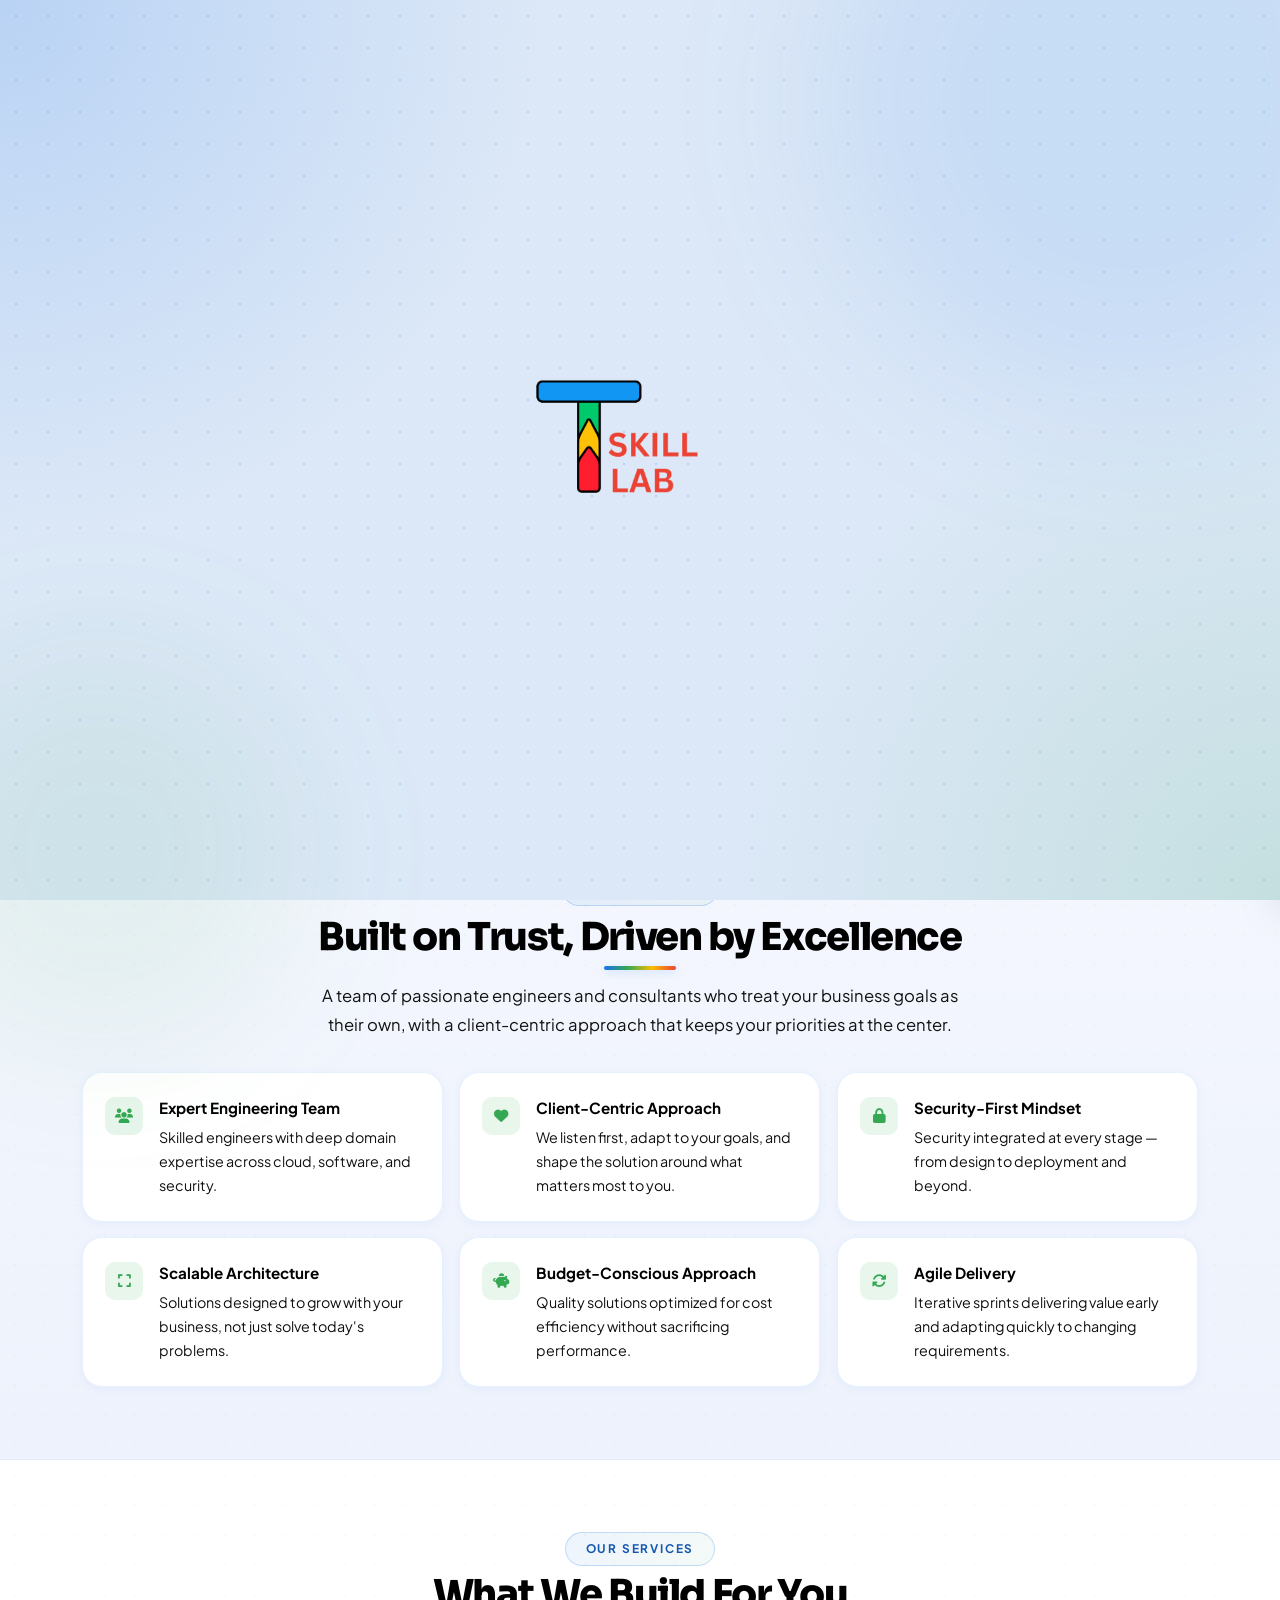
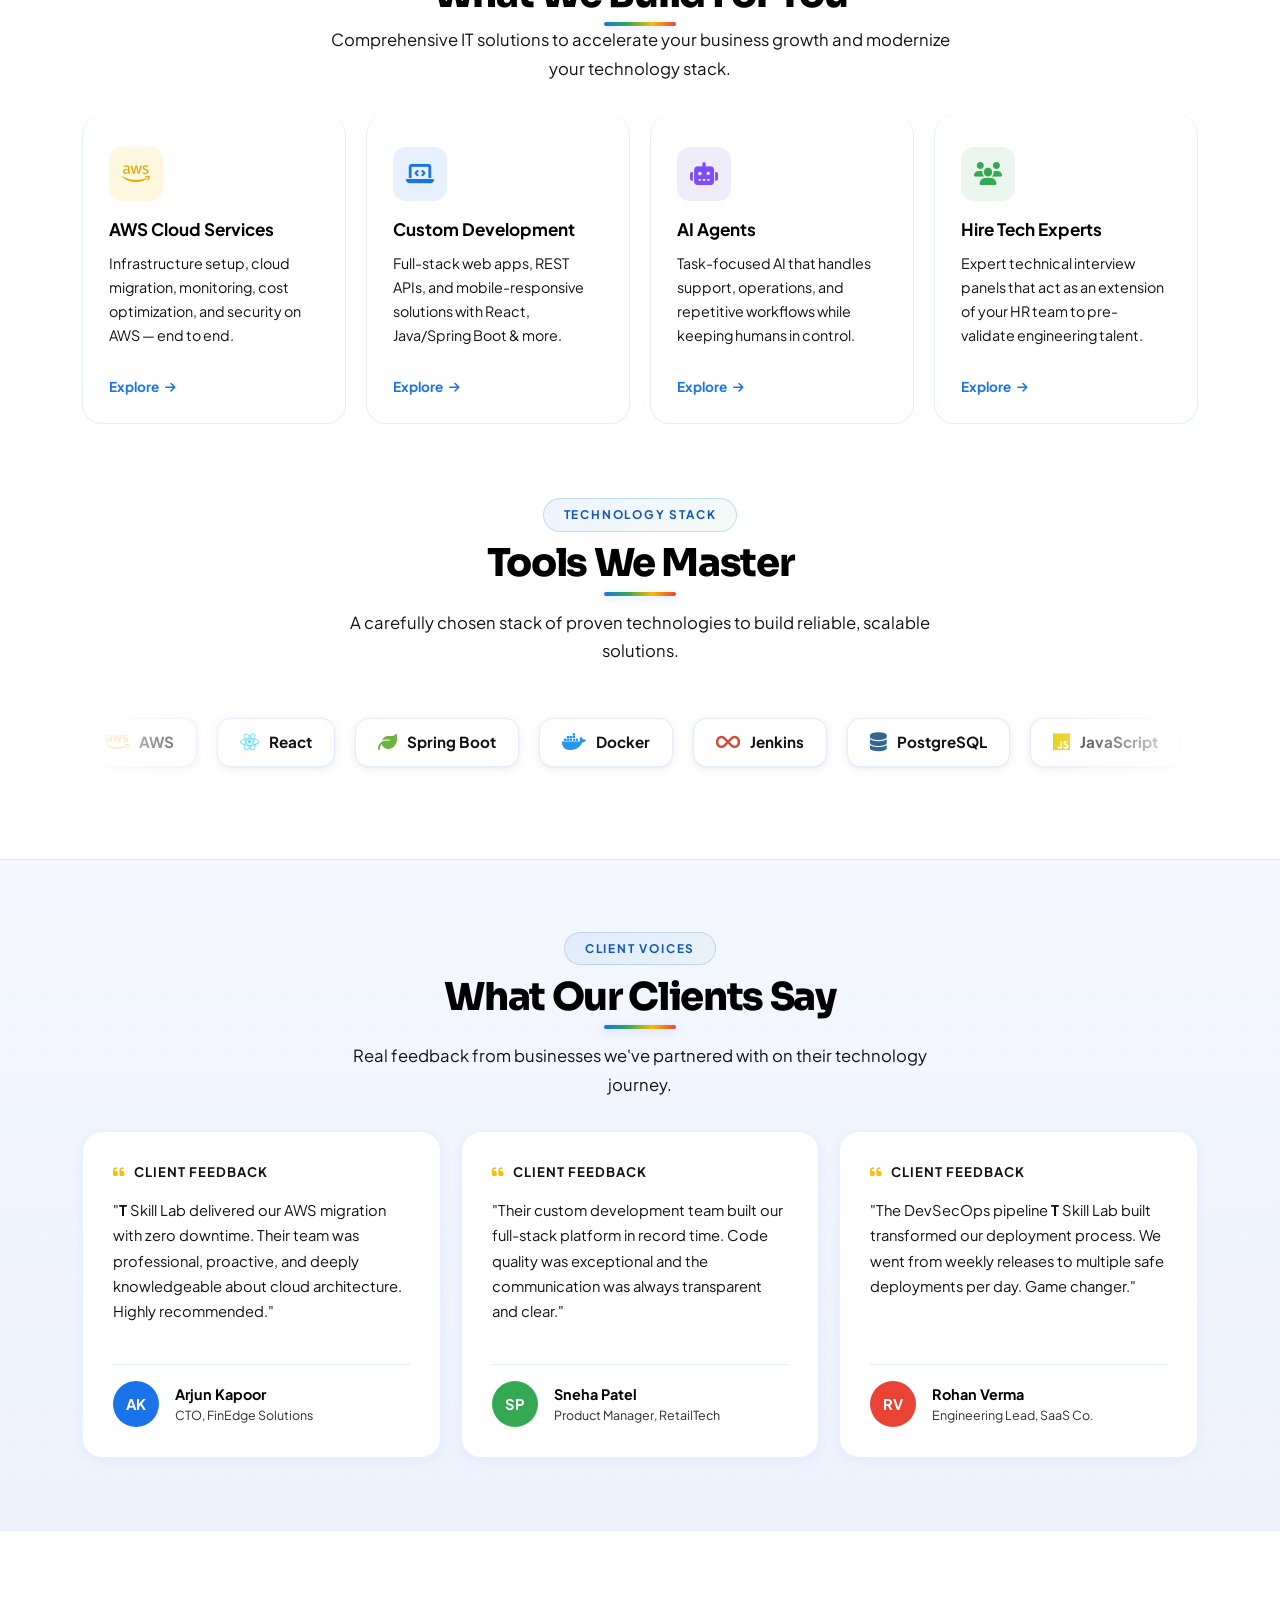
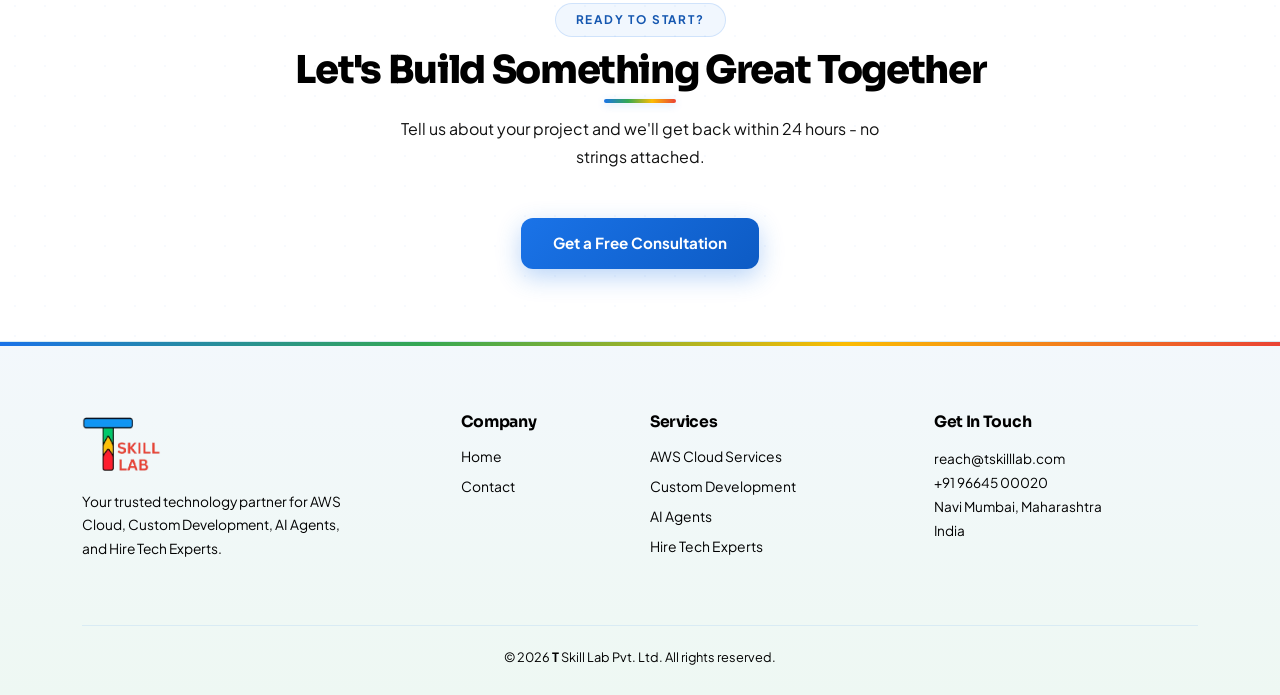
==== commit 4a47538d: "Changes related to Logo" ====
--- a/index.html
+++ b/index.html
@@ -4,8 +4,8 @@
 <head>
   <meta charset="UTF-8" />
   <meta name="viewport" content="width=device-width, initial-scale=1.0" />
-  <link rel="icon" type="image/png" href="images/logo.png" />
-  <title>T SkillLab</title>
+  <link rel="icon" type="image/png" href="images/logo_t.png" />
+  <title>T Skill Lab</title>
   <meta name="description"
     content="TskillLab IT Solutions offers AWS Cloud Services, Custom Software Development, IT Consulting, and DevSecOps & Testing." />
   <link href="https://cdn.jsdelivr.net/npm/bootstrap@5.3.3/dist/css/bootstrap.min.css" rel="stylesheet" />
@@ -72,7 +72,7 @@
         <!-- Left: Copy -->
         <div class="col-lg-6 order-1 order-lg-1">
           <h1>You Focus on Vision.<br>We Handle Execution.</h1>
-          <p class="hero-desc">From AWS infrastructure to custom software and AI agents, <strong>T</strong> SkillLab handles every layer
+          <p class="hero-desc">From AWS infrastructure to custom software and AI agents, <strong>T</strong> Skill Lab handles every layer
             of your tech stack — so you can build fast, break nothing, and grow bigger without the tech holding you
             back.</p>
           <div class="d-flex flex-wrap gap-2 mb-4">
@@ -121,7 +121,7 @@
   <section class="section section-alt">
     <div class="container">
       <div class="text-center mb-5">
-        <div class="section-label">Why <strong>T</strong> SkillLab</div>
+        <div class="section-label">Why <strong>T</strong> Skill Lab</div>
         <h2 class="section-title">Built on Trust, Driven by Excellence</h2>
         <p class="section-sub mx-auto">A team of passionate engineers and consultants who treat your business goals as
           their own, with a client-centric approach that keeps your priorities at the center.</p>
@@ -313,7 +313,7 @@
               style="color:#fbbc04;font-size:0.82rem;font-weight:700;letter-spacing:1px;text-transform:uppercase;">
               <i class="fa fa-quote-left"></i><span>Client feedback</span>
             </div>
-            <p class="testi-quote">"<strong>T</strong> SkillLab delivered our AWS migration with zero downtime. Their team was
+            <p class="testi-quote">"<strong>T</strong> Skill Lab delivered our AWS migration with zero downtime. Their team was
               professional, proactive, and deeply knowledgeable about cloud architecture. Highly recommended."</p>
             <div class="d-flex align-items-center gap-3 mt-4 pt-3" style="border-top:1px solid var(--border);">
               <div class="avatar" style="background:var(--g-blue);">AK</div>
@@ -347,7 +347,7 @@
               style="color:#fbbc04;font-size:0.82rem;font-weight:700;letter-spacing:1px;text-transform:uppercase;">
               <i class="fa fa-quote-left"></i><span>Client feedback</span>
             </div>
-            <p class="testi-quote">"The DevSecOps pipeline <strong>T</strong> SkillLab built transformed our deployment process. We went
+            <p class="testi-quote">"The DevSecOps pipeline <strong>T</strong> Skill Lab built transformed our deployment process. We went
               from weekly releases to multiple safe deployments per day. Game changer."</p>
             <div class="d-flex align-items-center gap-3 mt-4 pt-3" style="border-top:1px solid var(--border);">
               <div class="avatar" style="background:var(--g-red);">RV</div>
@@ -402,7 +402,7 @@
         </div>
       </div>
       <div class="footer-bottom text-center">
-        <div style="font-size:0.8rem;">&copy; 2026 <strong>T</strong> SkillLab Pvt. Ltd. All rights reserved.</div>
+        <div style="font-size:0.8rem;">&copy; 2026 <strong>T</strong> Skill Lab Pvt. Ltd. All rights reserved.</div>
       </div>
     </div>
   </footer>
--- a/assets/css/styles.css
+++ b/assets/css/styles.css
@@ -148,7 +148,6 @@
   }
 }
 
-/* ===== NAVBAR ===== */
 .navbar {
   background: var(--nav-bg);
   border-bottom: 1px solid var(--nav-border);
@@ -158,7 +157,8 @@
   top: 0;
   z-index: 2000;
   transition: background var(--transition), border-color var(--transition);
-  padding: 0.4rem 0;
+  padding: 10px 0;
+  min-height: 72px;
   overflow: visible !important;
 }
 
@@ -167,6 +167,8 @@
   align-items: center;
   color: var(--text-primary) !important;
   text-decoration: none;
+  padding: 0;
+  margin: 0;
 }
 
 /* Prevent the generic a:hover rule from tinting the logo anchors */
@@ -190,7 +192,7 @@
 .site-logo {
   display: block;
   width: auto;
-  height: 70px;
+  height: 150px;
   object-fit: contain;
   /* Lock logo image — never change appearance on hover */
   -webkit-user-drag: none;
@@ -206,12 +208,26 @@
 }
 
 .navbar-brand .site-logo {
-  height: 80px;
+  height: 85px;
+  margin: 4px 0;
   transform: none;
+  position: relative;
+  z-index: 10;
+}
+
+@media (max-width: 991px) {
+  .navbar-brand .site-logo {
+    height: 90px;
+    margin: 4px 0;
+  }
+  .navbar {
+    padding: 0;
+    min-height: 85px;
+  }
 }
 
 .footer-logo .site-logo {
-  height: 65px;
+  height: 60px;
   transform: none;
 }
 
@@ -250,7 +266,8 @@
   top: 0;
   z-index: 2000;
   transition: box-shadow var(--transition);
-  padding: 0.4rem 0;
+  padding: 0;
+  min-height: 72px;
   overflow: visible !important;
   /* Subtle 4-colour gradient bottom line */
   box-shadow: 0 1px 0 0 rgba(26, 115, 232, 0.10),
@@ -272,6 +289,7 @@
   display: flex;
   align-items: center;
   text-decoration: none;
+  overflow: visible;
 }
 
 /* Prevent hover tinting on logo anchors */
@@ -3010,13 +3028,13 @@
   object-fit: contain;
   z-index: 10001;
   transition:
-    top 1.1s cubic-bezier(0.4, 0, 0.2, 1),
-    left 1.1s cubic-bezier(0.4, 0, 0.2, 1),
-    width 1.1s cubic-bezier(0.4, 0, 0.2, 1),
-    height 1.1s cubic-bezier(0.4, 0, 0.2, 1),
-    transform 1.1s cubic-bezier(0.4, 0, 0.2, 1),
-    filter 1.1s cubic-bezier(0.4, 0, 0.2, 1),
-    opacity 0.5s ease 0.8s;
+    top 0.6s cubic-bezier(0.4, 0, 0.2, 1),
+    left 0.6s cubic-bezier(0.4, 0, 0.2, 1),
+    width 0.6s cubic-bezier(0.4, 0, 0.2, 1),
+    height 0.6s cubic-bezier(0.4, 0, 0.2, 1),
+    transform 0.6s cubic-bezier(0.4, 0, 0.2, 1),
+    filter 0.6s cubic-bezier(0.4, 0, 0.2, 1),
+    opacity 0.3s ease 0.4s;
   pointer-events: none;
   filter: blur(0px);
 }
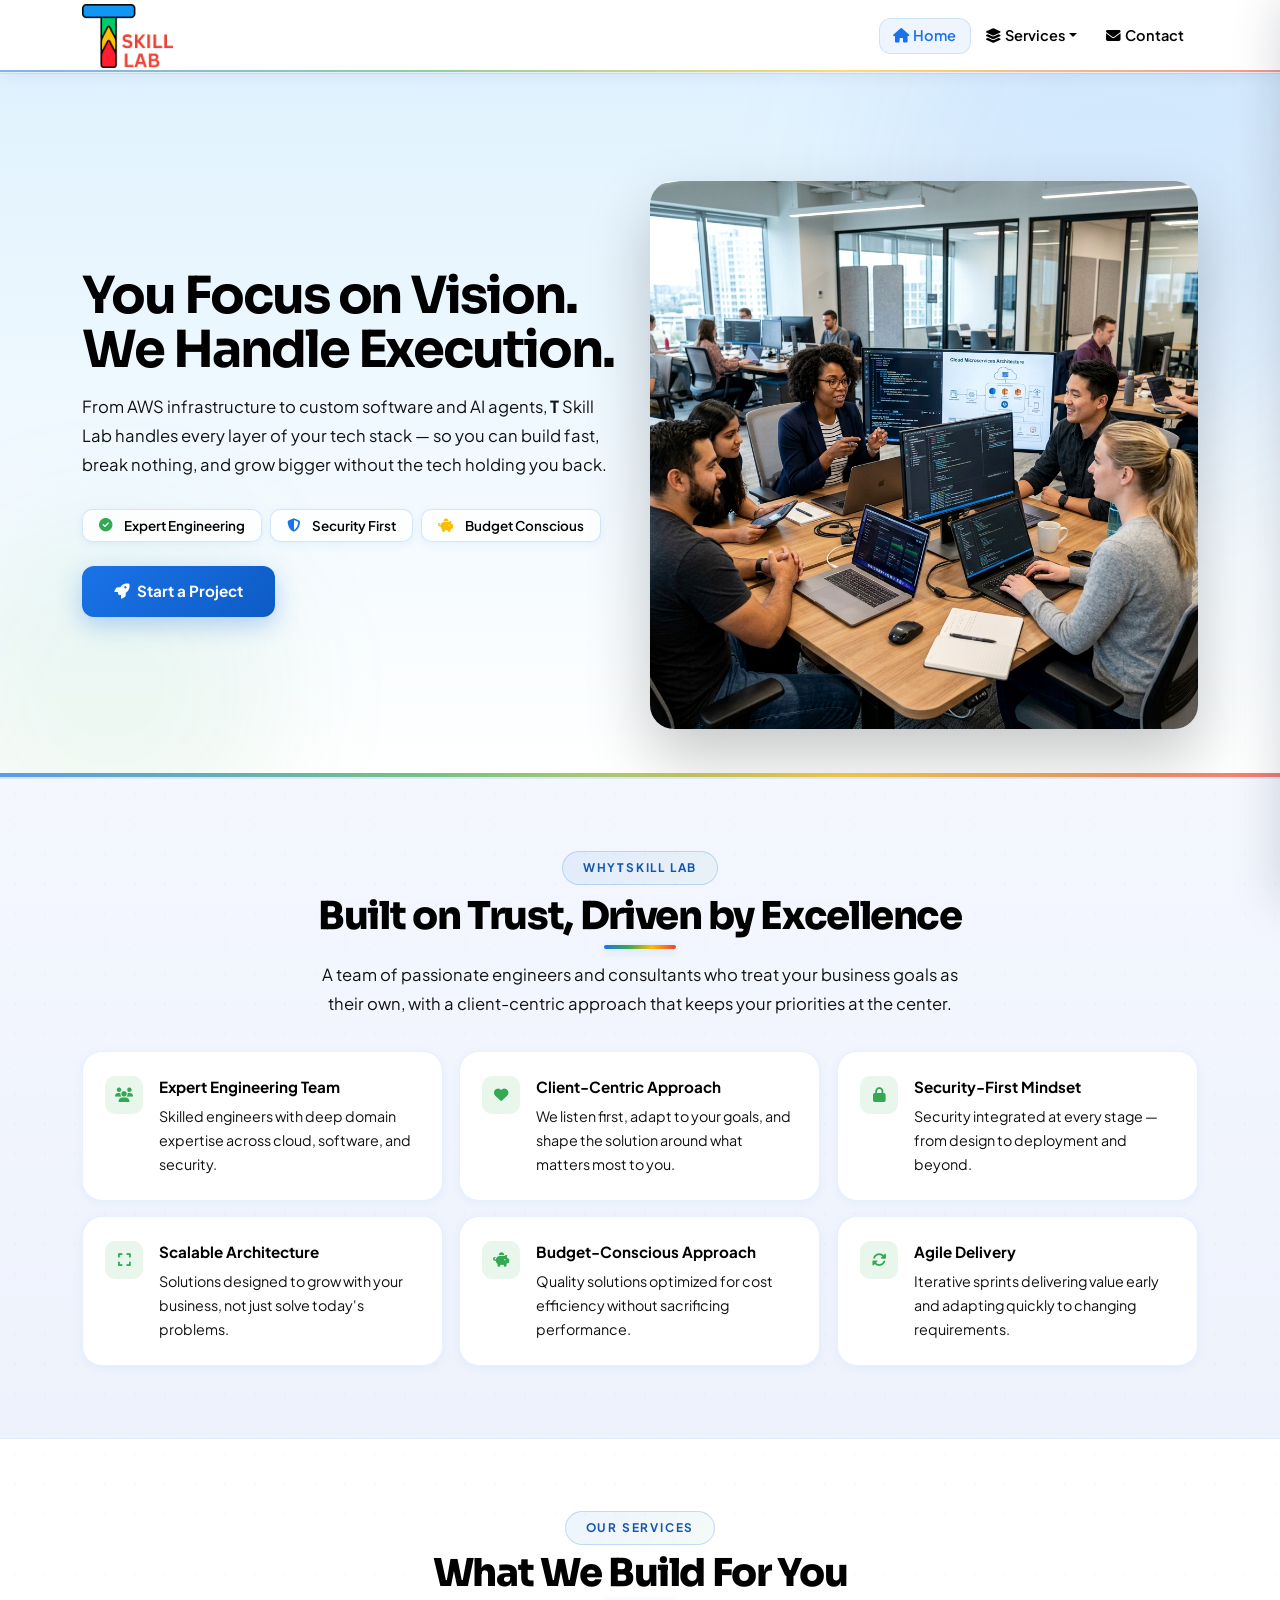
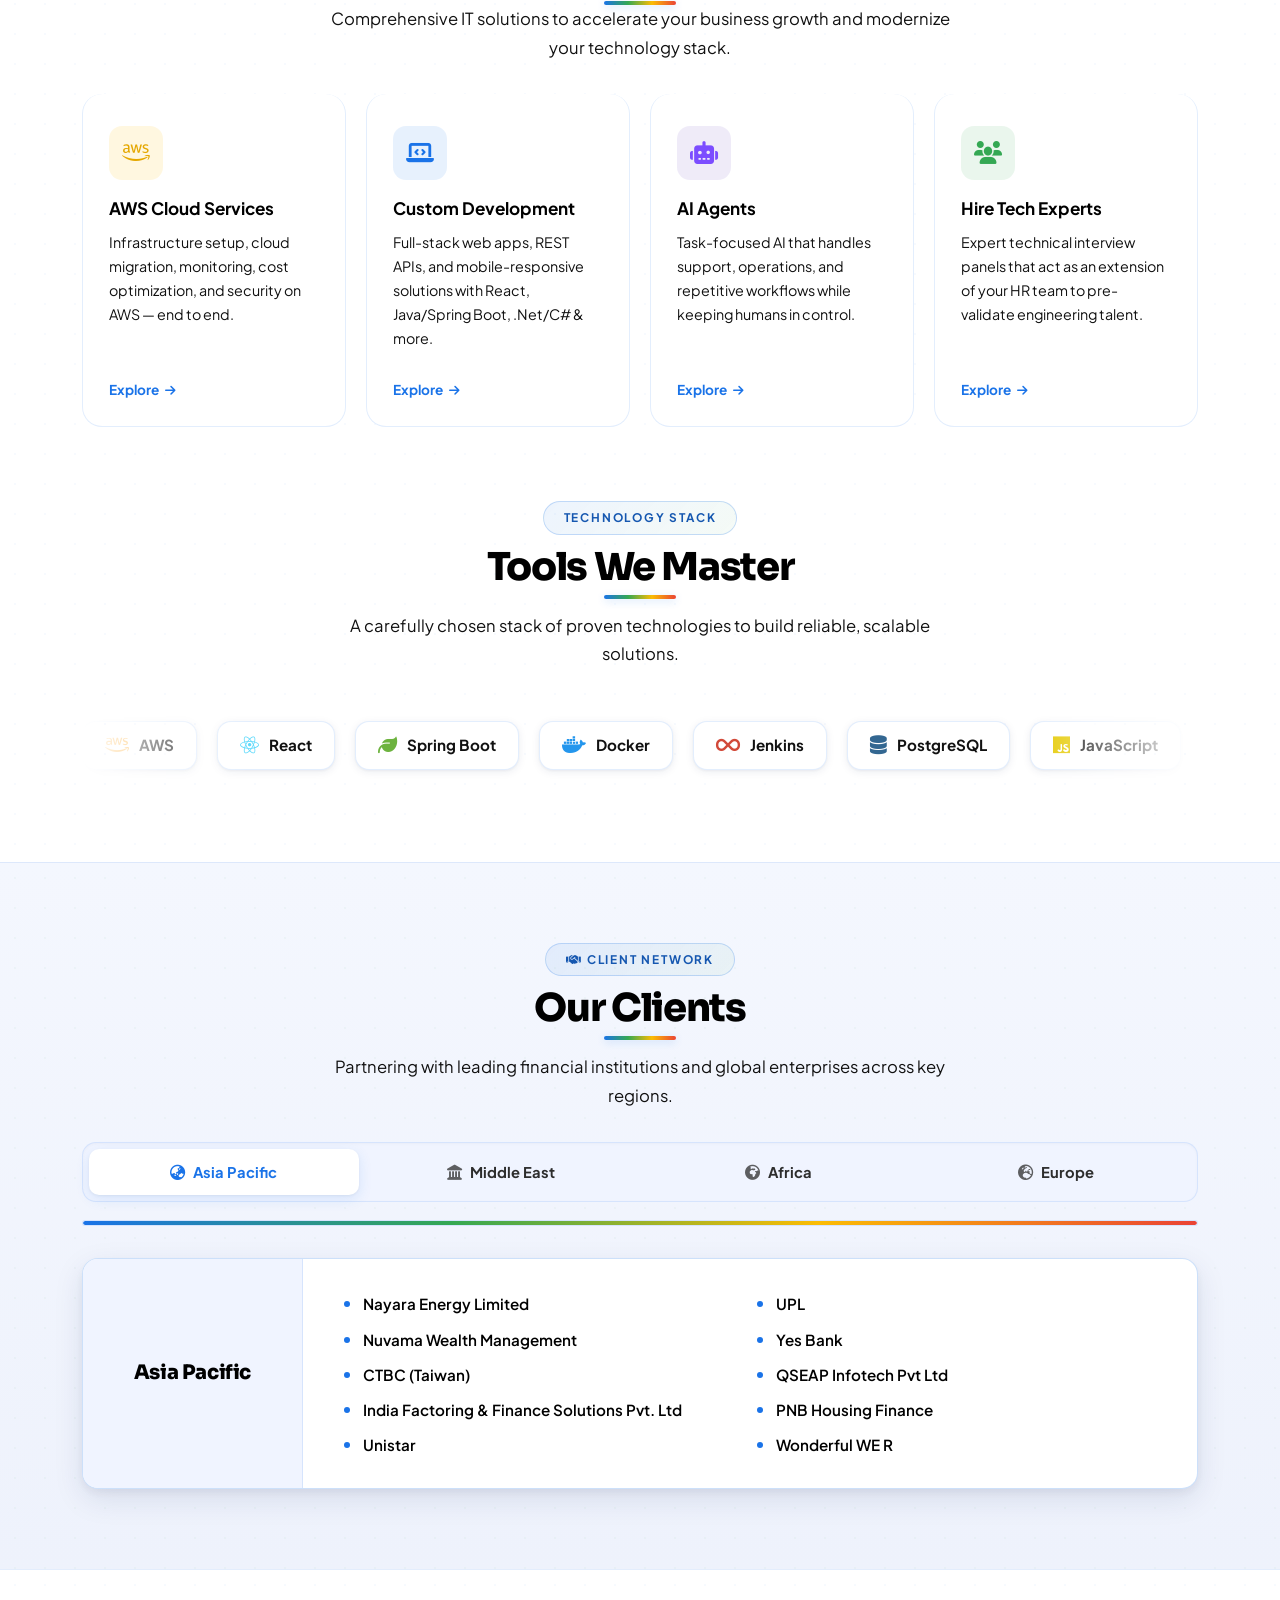
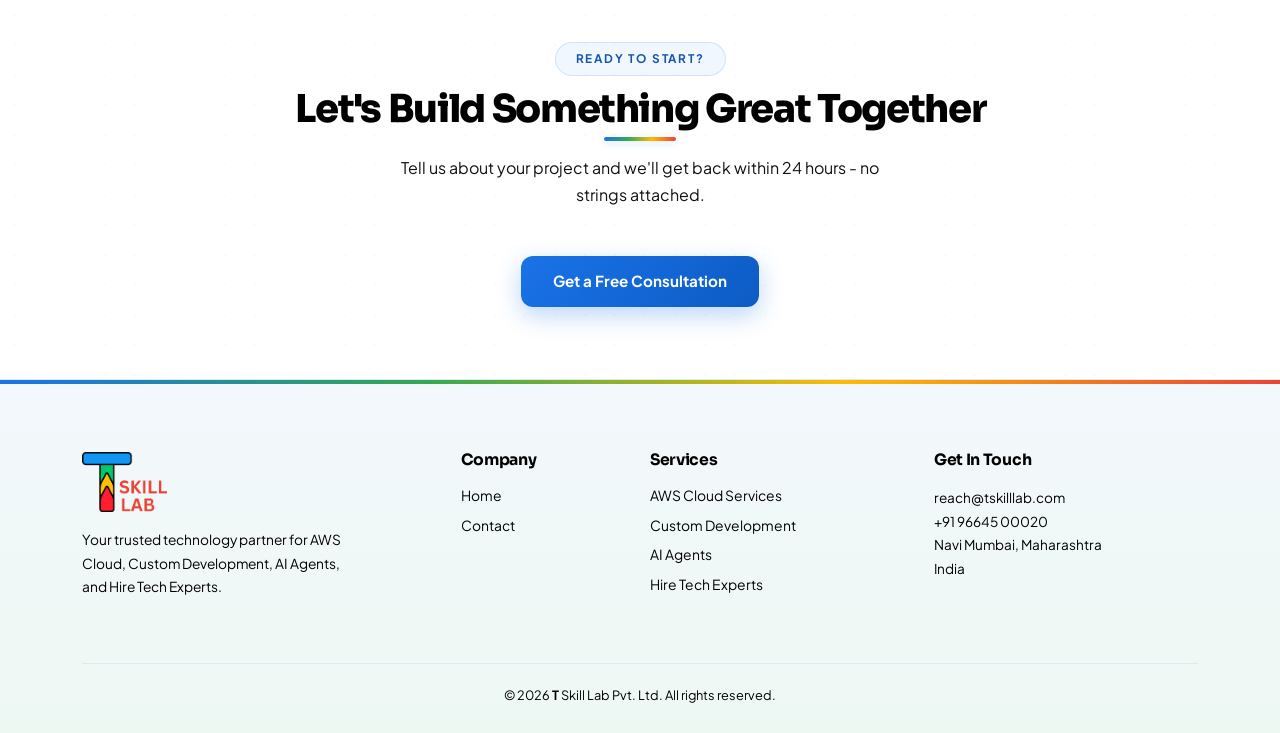
==== commit 7bf64838: "Logo Changes and Client section addition" ====
--- a/index.html
+++ b/index.html
@@ -17,11 +17,13 @@
 </head>
 
 <body data-page="home">
+  <!-- PRELOADER (Commented Out)
   <div id="preloader">
     <div class="preloader-content">
       <img src="images/tskill_lab.gif" alt="TskillLab" class="splash-logo-img" />
     </div>
   </div>
+  -->
 
   <div class="main-content">
     <nav class="navbar navbar-expand-lg">
@@ -221,7 +223,7 @@
             <div class="card-icon icon-blue"><i class="fa fa-laptop-code"></i></div>
             <div class="card-title-sm" style="font-size:1.07rem;">Custom Development</div>
             <p class="card-text-sm">Full-stack web apps, REST APIs, and mobile-responsive solutions with React,
-              Java/Spring Boot & more.</p>
+              Java/Spring Boot, .Net/C# & more.</p>
             <div class="svc-explore">Explore <i class="fa fa-arrow-right ms-1" style="font-size:0.75rem;"></i></div>
           </div>
         </div>
@@ -274,6 +276,9 @@
             <span class="tech-pill"><i class="fa fa-database" style="color:#00758f;"></i> MySQL</span>
             <span class="tech-pill"><i class="fab fa-git-alt" style="color:#f05032;"></i> Git</span>
             <span class="tech-pill"><i class="fab fa-linux" style="color:var(--text-primary);"></i> Linux</span>
+            <span class="tech-pill"><i class="fab fa-microsoft" style="color:#5c2d91;"></i> .Net</span>
+            <span class="tech-pill"><i class="fa fa-code" style="color:#9b4f96;"></i> C#</span>
+            <span class="tech-pill"><i class="fa fa-database" style="color:#cc292b;"></i> SQL Server</span>
           </div>
           <!-- Duplicate for seamless scroll -->
           <div class="tech-ticker-content" aria-hidden="true">
@@ -291,76 +296,116 @@
             <span class="tech-pill"><i class="fa fa-database" style="color:#00758f;"></i> MySQL</span>
             <span class="tech-pill"><i class="fab fa-git-alt" style="color:#f05032;"></i> Git</span>
             <span class="tech-pill"><i class="fab fa-linux" style="color:var(--text-primary);"></i> Linux</span>
-          </div>
-        </div>
-      </div>
-    </div>
-  </section>
-
-  <!-- TESTIMONIALS -->
-  <section class="section section-alt">
+            <span class="tech-pill"><i class="fab fa-microsoft" style="color:#5c2d91;"></i> .Net</span>
+            <span class="tech-pill"><i class="fa fa-code" style="color:#9b4f96;"></i> C#</span>
+            <span class="tech-pill"><i class="fa fa-database" style="color:#cc292b;"></i> SQL Server</span>
+          </div>
+        </div>
+      </div>
+    </div>
+  </section>
+
+  <!-- OUR CLIENTS -->
+  <section class="section section-alt" id="ourClients">
     <div class="container">
       <div class="text-center mb-5">
-        <div class="section-label">Client Voices</div>
-        <h2 class="section-title">What Our Clients Say</h2>
-        <p class="section-sub mx-auto">Real feedback from businesses we've partnered with on their technology journey.
-        </p>
-      </div>
-      <div class="row g-4">
-        <div class="col-md-4 d-flex">
-          <div class="testi-card w-100">
-            <div class="d-flex align-items-center gap-2 mb-3"
-              style="color:#fbbc04;font-size:0.82rem;font-weight:700;letter-spacing:1px;text-transform:uppercase;">
-              <i class="fa fa-quote-left"></i><span>Client feedback</span>
-            </div>
-            <p class="testi-quote">"<strong>T</strong> Skill Lab delivered our AWS migration with zero downtime. Their team was
-              professional, proactive, and deeply knowledgeable about cloud architecture. Highly recommended."</p>
-            <div class="d-flex align-items-center gap-3 mt-4 pt-3" style="border-top:1px solid var(--border);">
-              <div class="avatar" style="background:var(--g-blue);">AK</div>
-              <div>
-                <div style="font-weight:700;font-size:0.9rem;color:var(--text-primary);">Arjun Kapoor</div>
-                <div style="font-size:0.78rem;color:var(--text-muted);">CTO, FinEdge Solutions</div>
-              </div>
-            </div>
-          </div>
-        </div>
-        <div class="col-md-4 d-flex">
-          <div class="testi-card w-100">
-            <div class="d-flex align-items-center gap-2 mb-3"
-              style="color:#fbbc04;font-size:0.82rem;font-weight:700;letter-spacing:1px;text-transform:uppercase;">
-              <i class="fa fa-quote-left"></i><span>Client feedback</span>
-            </div>
-            <p class="testi-quote">"Their custom development team built our full-stack platform in record time. Code
-              quality was exceptional and the communication was always transparent and clear."</p>
-            <div class="d-flex align-items-center gap-3 mt-4 pt-3" style="border-top:1px solid var(--border);">
-              <div class="avatar" style="background:var(--g-green);">SP</div>
-              <div>
-                <div style="font-weight:700;font-size:0.9rem;color:var(--text-primary);">Sneha Patel</div>
-                <div style="font-size:0.78rem;color:var(--text-muted);">Product Manager, RetailTech</div>
-              </div>
-            </div>
-          </div>
-        </div>
-        <div class="col-md-4 d-flex">
-          <div class="testi-card w-100">
-            <div class="d-flex align-items-center gap-2 mb-3"
-              style="color:#fbbc04;font-size:0.82rem;font-weight:700;letter-spacing:1px;text-transform:uppercase;">
-              <i class="fa fa-quote-left"></i><span>Client feedback</span>
-            </div>
-            <p class="testi-quote">"The DevSecOps pipeline <strong>T</strong> Skill Lab built transformed our deployment process. We went
-              from weekly releases to multiple safe deployments per day. Game changer."</p>
-            <div class="d-flex align-items-center gap-3 mt-4 pt-3" style="border-top:1px solid var(--border);">
-              <div class="avatar" style="background:var(--g-red);">RV</div>
-              <div>
-                <div style="font-weight:700;font-size:0.9rem;color:var(--text-primary);">Rohan Verma</div>
-                <div style="font-size:0.78rem;color:var(--text-muted);">Engineering Lead, SaaS Co.</div>
-              </div>
-            </div>
-          </div>
-        </div>
-      </div>
-    </div>
-  </section>
+        <div class="section-label"><i class="fa fa-handshake me-1"></i> Client Network</div>
+        <h2 class="section-title">Our Clients</h2>
+        <p class="section-sub mx-auto">Partnering with leading financial institutions and global enterprises across key regions.</p>
+      </div>
+
+      <!-- 4 Simple Region Tab Buttons -->
+      <div class="creg-tabs-wrapper">
+        <div class="creg-tabs" role="tablist">
+          <button class="creg-tab active" data-creg="0" role="tab"><i class="fa fa-globe-asia me-2"></i>Asia Pacific</button>
+          <button class="creg-tab" data-creg="1" role="tab"><i class="fa fa-landmark me-2"></i>Middle East</button>
+          <button class="creg-tab" data-creg="2" role="tab"><i class="fa fa-globe-africa me-2"></i>Africa</button>
+          <button class="creg-tab" data-creg="3" role="tab"><i class="fa fa-globe-europe me-2"></i>Europe</button>
+        </div>
+        <!-- Progress bar -->
+        <div class="creg-progress-track">
+          <div class="creg-progress-fill" id="cregFill"></div>
+        </div>
+      </div>
+
+      <!-- Main Card -->
+      <div id="cregPanels">
+
+        <!-- Asia Pacific -->
+        <div class="creg-panel active" data-creg-panel="0">
+          <div class="creg-left">
+            <h3 class="creg-region-name">Asia Pacific</h3>
+          </div>
+          <div class="creg-right">
+            <ul class="creg-client-list">
+              <li>Nayara Energy Limited</li>
+              <li>UPL</li>
+              <li>Nuvama Wealth Management</li>
+              <li>Yes Bank</li>
+              <li>CTBC (Taiwan)</li>
+              <li>QSEAP Infotech Pvt Ltd</li>
+              <li>India Factoring &amp; Finance Solutions Pvt. Ltd</li>
+              <li>PNB Housing Finance</li>
+              <li>Unistar</li>
+              <li>Wonderful WE R</li>
+            </ul>
+          </div>
+        </div>
+
+        <!-- Middle East -->
+        <div class="creg-panel" data-creg-panel="1">
+          <div class="creg-left">
+            <h3 class="creg-region-name">Middle East</h3>
+          </div>
+          <div class="creg-right">
+            <ul class="creg-client-list">
+              <li>Emirates NBD</li>
+              <li>Mashreq Bank</li>
+              <li>Noor Bank</li>
+              <li>RakBank</li>
+              <li>Mena Bank</li>
+              <li>National Finance House Bahrain</li>
+              <li>Bidaya</li>
+              <li>Matager</li>
+              <li>National Finance House</li>
+              <li>BCFC</li>
+              <li>Tamweel</li>
+              <li>Saudi Home Loans (SHL)</li>
+              <li>Alamtahl</li>
+            </ul>
+          </div>
+        </div>
+
+        <!-- Africa -->
+        <div class="creg-panel" data-creg-panel="2">
+          <div class="creg-left">
+            <h3 class="creg-region-name">Africa</h3>
+          </div>
+          <div class="creg-right">
+            <ul class="creg-client-list">
+              <li>United Bank for Africa (UBA)</li>
+              <li>Pembangunan Leasing Corporation</li>
+            </ul>
+          </div>
+        </div>
+
+        <!-- Europe -->
+        <div class="creg-panel" data-creg-panel="3">
+          <div class="creg-left">
+            <h3 class="creg-region-name">Europe</h3>
+          </div>
+          <div class="creg-right">
+            <ul class="creg-client-list">
+              <li>Credit Suisse</li>
+              <li>FIMBANK (MALTA)</li>
+            </ul>
+          </div>
+        </div>
+
+      </div>
+    </div>
+  </section>
+
 
   <!-- CTA BANNER -->
   <section class="section">
@@ -409,7 +454,7 @@
   <script src="https://cdn.jsdelivr.net/npm/bootstrap@5.3.3/dist/js/bootstrap.bundle.min.js"></script>
   <!-- Custom JS -->
   <script src="assets/js/main.js"></script>
-  <script src="assets/js/preloader.js"></script>
+  <!-- <script src="assets/js/preloader.js"></script> -->
 </body>
 
 </html>
--- a/assets/css/styles.css
+++ b/assets/css/styles.css
@@ -192,23 +192,17 @@
 .site-logo {
   display: block;
   width: auto;
-  height: 150px;
+  height: 64px;
+  max-height: 64px;
   object-fit: contain;
-  /* Lock logo image — never change appearance on hover */
+  filter: none !important;
+  transition: transform var(--transition);
   -webkit-user-drag: none;
 }
 
-.site-logo,
-.site-logo:hover,
-.site-logo:focus,
-.splash-logo-img,
-.splash-logo-img:hover {
-  opacity: 1 !important;
-  color: initial !important;
-}
-
 .navbar-brand .site-logo {
-  height: 85px;
+  height: 64px;
+  max-height: 64px;
   margin: 4px 0;
   transform: none;
   position: relative;
@@ -217,22 +211,24 @@
 
 @media (max-width: 991px) {
   .navbar-brand .site-logo {
-    height: 90px;
-    margin: 4px 0;
+    height: 54px;
+    max-height: 54px;
+    margin: 2px 0;
   }
   .navbar {
-    padding: 0;
-    min-height: 85px;
+    padding: 4px 0;
+    min-height: 70px;
   }
 }
 
 .footer-logo .site-logo {
   height: 60px;
+  max-height: 60px;
   transform: none;
 }
 
 .splash-logo-img {
-  height: 300px;
+  height: 280px;
   width: auto;
   object-fit: contain;
   transform: none;
@@ -2837,8 +2833,8 @@
   position: fixed;
   top: 0;
   left: 0;
-  width: 100%;
-  height: 100%;
+  width: 100vw;
+  height: 100vh;
   background:
     radial-gradient(circle at top left, rgba(26, 115, 232, .18), transparent 35%),
     radial-gradient(circle at bottom right, rgba(52, 168, 83, .14), transparent 35%),
@@ -2898,7 +2894,9 @@
   display: flex;
   flex-direction: column;
   align-items: center;
-  gap: 28px;
+  justify-content: center;
+  width: 100%;
+  height: 100%;
 }
 
 /* ── Bouncing dots spinner ── */
@@ -3074,8 +3072,8 @@
 }
 
 .main-content {
-  opacity: 0;
-  /* Hidden by default for splash */
+  opacity: 1;
+  /* Default visible when preloader is commented out */
   position: relative;
   z-index: 2000;
 }
@@ -3102,4 +3100,211 @@
 .animate-in {
   opacity: 1 !important;
   transform: translate(0, 0) !important;
-}+}
+
+/* ===== OUR CLIENTS — CLEAN 4-TAB SHOWCASE ===== */
+#ourClients {
+  padding: 80px 0;
+  position: relative;
+}
+
+/* 4 Simple Region Tab Buttons Container */
+.creg-tabs-wrapper {
+  margin-bottom: 32px;
+}
+
+.creg-tabs {
+  display: flex;
+  gap: 8px;
+  background: var(--surface-2);
+  padding: 6px;
+  border-radius: 14px;
+  border: 1px solid var(--border);
+  box-shadow: inset 0 1px 3px rgba(0, 0, 0, 0.03);
+}
+
+.creg-tab {
+  flex: 1;
+  padding: 12px 18px;
+  font-size: 0.92rem;
+  font-weight: 700;
+  color: var(--text-muted);
+  cursor: pointer;
+  background: transparent;
+  border: none;
+  border-radius: 10px;
+  transition: all 0.25s cubic-bezier(0.16, 1, 0.3, 1);
+  outline: none;
+  text-align: center;
+  white-space: nowrap;
+}
+
+.creg-tab:hover {
+  color: var(--g-blue);
+  background: rgba(26, 115, 232, 0.06);
+}
+
+.creg-tab.active {
+  color: var(--g-blue);
+  background: var(--bg);
+  box-shadow: 0 4px 14px rgba(26, 115, 232, 0.12), 0 1px 3px rgba(0, 0, 0, 0.05);
+}
+
+.creg-tab i {
+  font-size: 0.95rem;
+  opacity: 0.75;
+  transition: transform 0.25s ease, opacity 0.25s ease;
+}
+
+.creg-tab:hover i {
+  opacity: 1;
+  transform: scale(1.15);
+}
+
+.creg-tab.active i {
+  opacity: 1;
+  color: var(--g-blue);
+}
+
+/* Progress bar with explicit spacing */
+.creg-progress-track {
+  height: 6px;
+  background: var(--surface-2);
+  border-radius: 10px;
+  overflow: hidden;
+  margin-top: 18px;
+  border: 1px solid var(--border);
+}
+
+.creg-progress-fill {
+  height: 100%;
+  width: 0%;
+  background: linear-gradient(90deg, var(--g-blue) 0%, var(--g-green) 33%, var(--g-yellow) 66%, var(--g-red) 100%);
+  border-radius: 10px;
+  box-shadow: 0 0 10px rgba(26, 115, 232, 0.4);
+}
+
+#cregPanels {
+  position: relative;
+  min-height: 220px;
+  margin-top: 24px;
+}
+
+/* Card shape container */
+.creg-panel {
+  display: none;
+  background: var(--bg-card);
+  border: 1px solid var(--border-strong);
+  border-radius: 16px;
+  box-shadow: var(--shadow-md);
+  overflow: hidden;
+}
+
+.creg-panel.active {
+  display: flex;
+  align-items: stretch;
+  animation: cregPanelFade 0.3s cubic-bezier(0.16, 1, 0.3, 1) both;
+}
+
+@keyframes cregPanelFade {
+  from { opacity: 0; transform: translateY(10px); }
+  to   { opacity: 1; transform: translateY(0); }
+}
+
+/* Left side: Region name */
+.creg-left {
+  width: 220px;
+  flex-shrink: 0;
+  display: flex;
+  align-items: center;
+  justify-content: center;
+  padding: 32px 24px;
+  background: var(--surface-2);
+  border-right: 1px solid var(--border);
+  text-align: center;
+}
+
+.creg-region-name {
+  font-size: 1.25rem;
+  font-weight: 800;
+  color: var(--text-primary);
+  margin: 0;
+}
+
+/* Right side: Bullet list divided into 2 columns if many items */
+.creg-right {
+  flex: 1;
+  padding: 32px 40px;
+  display: flex;
+  align-items: center;
+}
+
+.creg-client-list {
+  width: 100%;
+  margin: 0;
+  padding: 0 0 0 20px;
+  display: grid;
+  grid-template-columns: repeat(2, 1fr);
+  gap: 12px 32px;
+  list-style-type: disc;
+}
+
+.creg-client-list li {
+  font-size: 0.95rem;
+  font-weight: 600;
+  color: var(--text-primary);
+  line-height: 1.4;
+  transition: color 0.2s ease, transform 0.2s ease;
+}
+
+.creg-client-list li::marker {
+  color: var(--g-blue);
+  font-size: 1.1rem;
+}
+
+.creg-client-list li:hover {
+  color: var(--g-blue);
+  transform: translateX(4px);
+}
+
+@media (max-width: 768px) {
+  .creg-panel.active {
+    flex-direction: column;
+  }
+  .creg-left {
+    width: 100%;
+    border-right: none;
+    border-bottom: 1px solid var(--border);
+    padding: 20px;
+  }
+  .creg-right {
+    padding: 24px 20px;
+  }
+  .creg-client-list {
+    grid-template-columns: 1fr;
+    gap: 10px;
+  }
+  .creg-tabs {
+    flex-wrap: wrap;
+  }
+  .creg-tab {
+    font-size: 0.85rem;
+    padding: 10px 12px;
+  }
+}
+
+/* Logo-moving transition (preloader → navbar) */
+.logo-moving {
+  position: fixed;
+  object-fit: contain;
+  z-index: 10001;
+  transition:
+    top 0.6s cubic-bezier(0.4, 0, 0.2, 1),
+    left 0.6s cubic-bezier(0.4, 0, 0.2, 1),
+    width 0.6s cubic-bezier(0.4, 0, 0.2, 1),
+    height 0.6s cubic-bezier(0.4, 0, 0.2, 1),
+    transform 0.6s cubic-bezier(0.4, 0, 0.2, 1),
+    opacity 0.3s ease 0.4s;
+  pointer-events: none;
+}
+.logo-moving.in-flight { opacity: 0.9; }
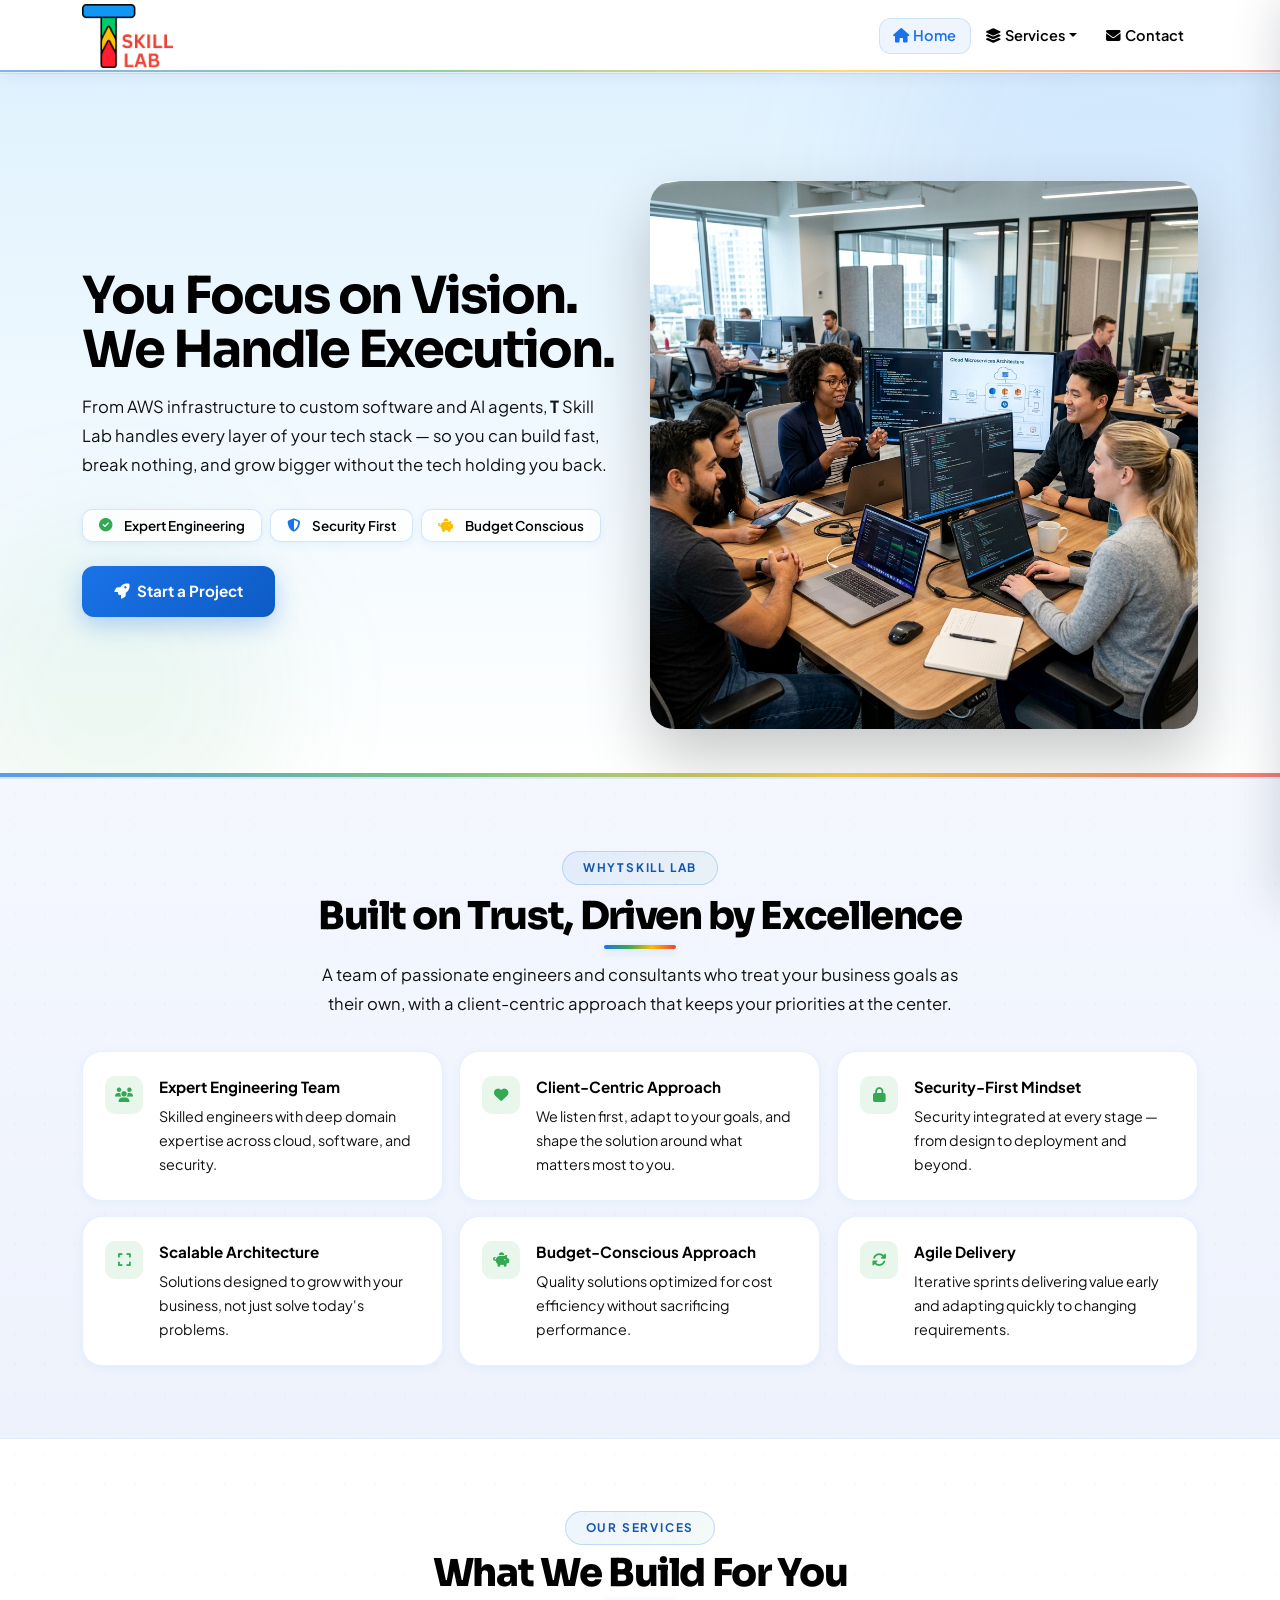
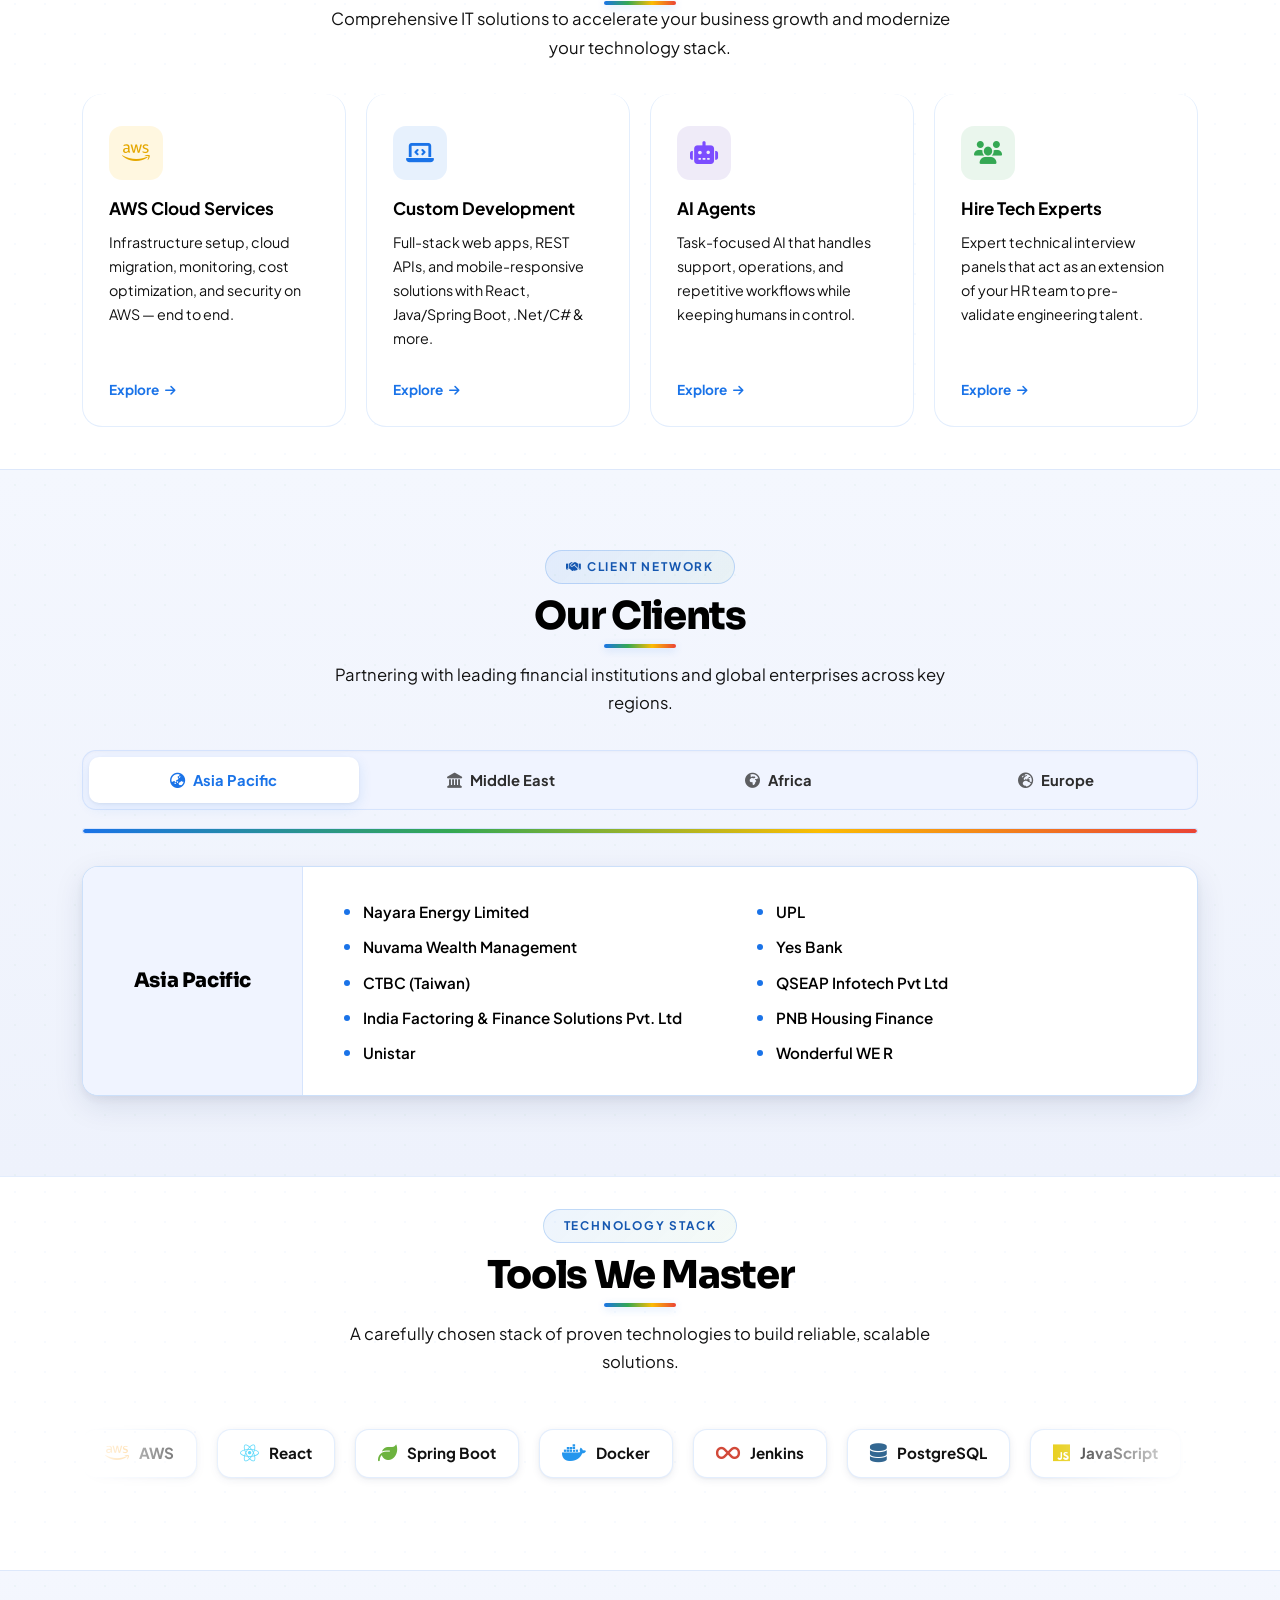
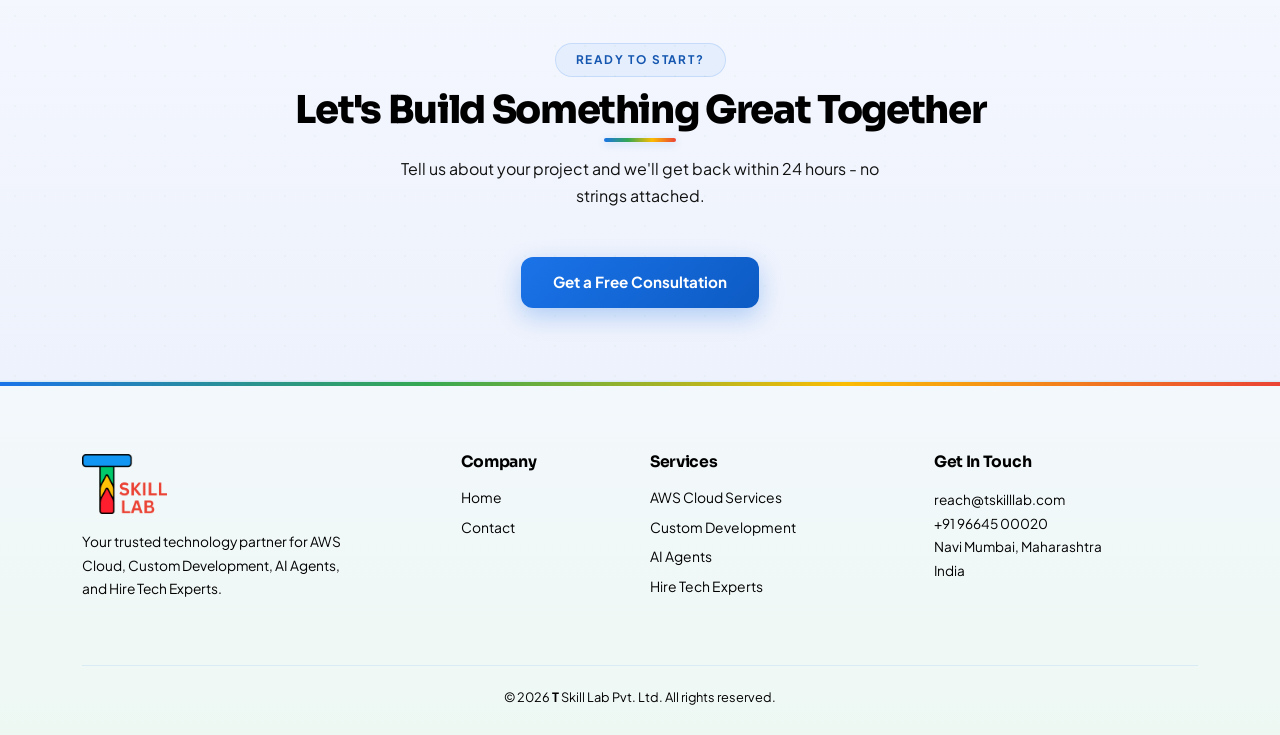
==== commit c44611af: "Our clients and Technology stack interchange" ====
--- a/index.html
+++ b/index.html
@@ -250,6 +250,108 @@
     </div>
   </section>
 
+  <!-- OUR CLIENTS -->
+  <section class="section section-alt" id="ourClients">
+    <div class="container">
+      <div class="text-center mb-5">
+        <div class="section-label"><i class="fa fa-handshake me-1"></i> Client Network</div>
+        <h2 class="section-title">Our Clients</h2>
+        <p class="section-sub mx-auto">Partnering with leading financial institutions and global enterprises across key regions.</p>
+      </div>
+
+      <!-- 4 Simple Region Tab Buttons -->
+      <div class="creg-tabs-wrapper">
+        <div class="creg-tabs" role="tablist">
+          <button class="creg-tab active" data-creg="0" role="tab"><i class="fa fa-globe-asia me-2"></i>Asia Pacific</button>
+          <button class="creg-tab" data-creg="1" role="tab"><i class="fa fa-landmark me-2"></i>Middle East</button>
+          <button class="creg-tab" data-creg="2" role="tab"><i class="fa fa-globe-africa me-2"></i>Africa</button>
+          <button class="creg-tab" data-creg="3" role="tab"><i class="fa fa-globe-europe me-2"></i>Europe</button>
+        </div>
+        <!-- Progress bar -->
+        <div class="creg-progress-track">
+          <div class="creg-progress-fill" id="cregFill"></div>
+        </div>
+      </div>
+
+      <!-- Main Card -->
+      <div id="cregPanels">
+
+        <!-- Asia Pacific -->
+        <div class="creg-panel active" data-creg-panel="0">
+          <div class="creg-left">
+            <h3 class="creg-region-name">Asia Pacific</h3>
+          </div>
+          <div class="creg-right">
+            <ul class="creg-client-list">
+              <li>Nayara Energy Limited</li>
+              <li>UPL</li>
+              <li>Nuvama Wealth Management</li>
+              <li>Yes Bank</li>
+              <li>CTBC (Taiwan)</li>
+              <li>QSEAP Infotech Pvt Ltd</li>
+              <li>India Factoring &amp; Finance Solutions Pvt. Ltd</li>
+              <li>PNB Housing Finance</li>
+              <li>Unistar</li>
+              <li>Wonderful WE R</li>
+            </ul>
+          </div>
+        </div>
+
+        <!-- Middle East -->
+        <div class="creg-panel" data-creg-panel="1">
+          <div class="creg-left">
+            <h3 class="creg-region-name">Middle East</h3>
+          </div>
+          <div class="creg-right">
+            <ul class="creg-client-list">
+              <li>Emirates NBD</li>
+              <li>Mashreq Bank</li>
+              <li>Noor Bank</li>
+              <li>RakBank</li>
+              <li>Mena Bank</li>
+              <li>National Finance House Bahrain</li>
+              <li>Bidaya</li>
+              <li>Matager</li>
+              <li>National Finance House</li>
+              <li>BCFC</li>
+              <li>Tamweel</li>
+              <li>Saudi Home Loans (SHL)</li>
+              <li>Alamtahl</li>
+            </ul>
+          </div>
+        </div>
+
+        <!-- Africa -->
+        <div class="creg-panel" data-creg-panel="2">
+          <div class="creg-left">
+            <h3 class="creg-region-name">Africa</h3>
+          </div>
+          <div class="creg-right">
+            <ul class="creg-client-list">
+              <li>United Bank for Africa (UBA)</li>
+              <li>Pembangunan Leasing Corporation</li>
+            </ul>
+          </div>
+        </div>
+
+        <!-- Europe -->
+        <div class="creg-panel" data-creg-panel="3">
+          <div class="creg-left">
+            <h3 class="creg-region-name">Europe</h3>
+          </div>
+          <div class="creg-right">
+            <ul class="creg-client-list">
+              <li>Credit Suisse</li>
+              <li>FIMBANK (MALTA)</li>
+            </ul>
+          </div>
+        </div>
+
+      </div>
+    </div>
+  </section>
+
+
   <!-- TECHNOLOGIES -->
   <section class="section" style="padding-top:32px;">
     <div class="container">
@@ -305,110 +407,8 @@
     </div>
   </section>
 
-  <!-- OUR CLIENTS -->
-  <section class="section section-alt" id="ourClients">
-    <div class="container">
-      <div class="text-center mb-5">
-        <div class="section-label"><i class="fa fa-handshake me-1"></i> Client Network</div>
-        <h2 class="section-title">Our Clients</h2>
-        <p class="section-sub mx-auto">Partnering with leading financial institutions and global enterprises across key regions.</p>
-      </div>
-
-      <!-- 4 Simple Region Tab Buttons -->
-      <div class="creg-tabs-wrapper">
-        <div class="creg-tabs" role="tablist">
-          <button class="creg-tab active" data-creg="0" role="tab"><i class="fa fa-globe-asia me-2"></i>Asia Pacific</button>
-          <button class="creg-tab" data-creg="1" role="tab"><i class="fa fa-landmark me-2"></i>Middle East</button>
-          <button class="creg-tab" data-creg="2" role="tab"><i class="fa fa-globe-africa me-2"></i>Africa</button>
-          <button class="creg-tab" data-creg="3" role="tab"><i class="fa fa-globe-europe me-2"></i>Europe</button>
-        </div>
-        <!-- Progress bar -->
-        <div class="creg-progress-track">
-          <div class="creg-progress-fill" id="cregFill"></div>
-        </div>
-      </div>
-
-      <!-- Main Card -->
-      <div id="cregPanels">
-
-        <!-- Asia Pacific -->
-        <div class="creg-panel active" data-creg-panel="0">
-          <div class="creg-left">
-            <h3 class="creg-region-name">Asia Pacific</h3>
-          </div>
-          <div class="creg-right">
-            <ul class="creg-client-list">
-              <li>Nayara Energy Limited</li>
-              <li>UPL</li>
-              <li>Nuvama Wealth Management</li>
-              <li>Yes Bank</li>
-              <li>CTBC (Taiwan)</li>
-              <li>QSEAP Infotech Pvt Ltd</li>
-              <li>India Factoring &amp; Finance Solutions Pvt. Ltd</li>
-              <li>PNB Housing Finance</li>
-              <li>Unistar</li>
-              <li>Wonderful WE R</li>
-            </ul>
-          </div>
-        </div>
-
-        <!-- Middle East -->
-        <div class="creg-panel" data-creg-panel="1">
-          <div class="creg-left">
-            <h3 class="creg-region-name">Middle East</h3>
-          </div>
-          <div class="creg-right">
-            <ul class="creg-client-list">
-              <li>Emirates NBD</li>
-              <li>Mashreq Bank</li>
-              <li>Noor Bank</li>
-              <li>RakBank</li>
-              <li>Mena Bank</li>
-              <li>National Finance House Bahrain</li>
-              <li>Bidaya</li>
-              <li>Matager</li>
-              <li>National Finance House</li>
-              <li>BCFC</li>
-              <li>Tamweel</li>
-              <li>Saudi Home Loans (SHL)</li>
-              <li>Alamtahl</li>
-            </ul>
-          </div>
-        </div>
-
-        <!-- Africa -->
-        <div class="creg-panel" data-creg-panel="2">
-          <div class="creg-left">
-            <h3 class="creg-region-name">Africa</h3>
-          </div>
-          <div class="creg-right">
-            <ul class="creg-client-list">
-              <li>United Bank for Africa (UBA)</li>
-              <li>Pembangunan Leasing Corporation</li>
-            </ul>
-          </div>
-        </div>
-
-        <!-- Europe -->
-        <div class="creg-panel" data-creg-panel="3">
-          <div class="creg-left">
-            <h3 class="creg-region-name">Europe</h3>
-          </div>
-          <div class="creg-right">
-            <ul class="creg-client-list">
-              <li>Credit Suisse</li>
-              <li>FIMBANK (MALTA)</li>
-            </ul>
-          </div>
-        </div>
-
-      </div>
-    </div>
-  </section>
-
-
   <!-- CTA BANNER -->
-  <section class="section">
+  <section class="section section-alt">
     <div class="container text-center">
       <div class="section-label home-cta-label">Ready to Start?</div>
       <h2 class="section-title home-cta-title">Let's Build Something Great Together</h2>
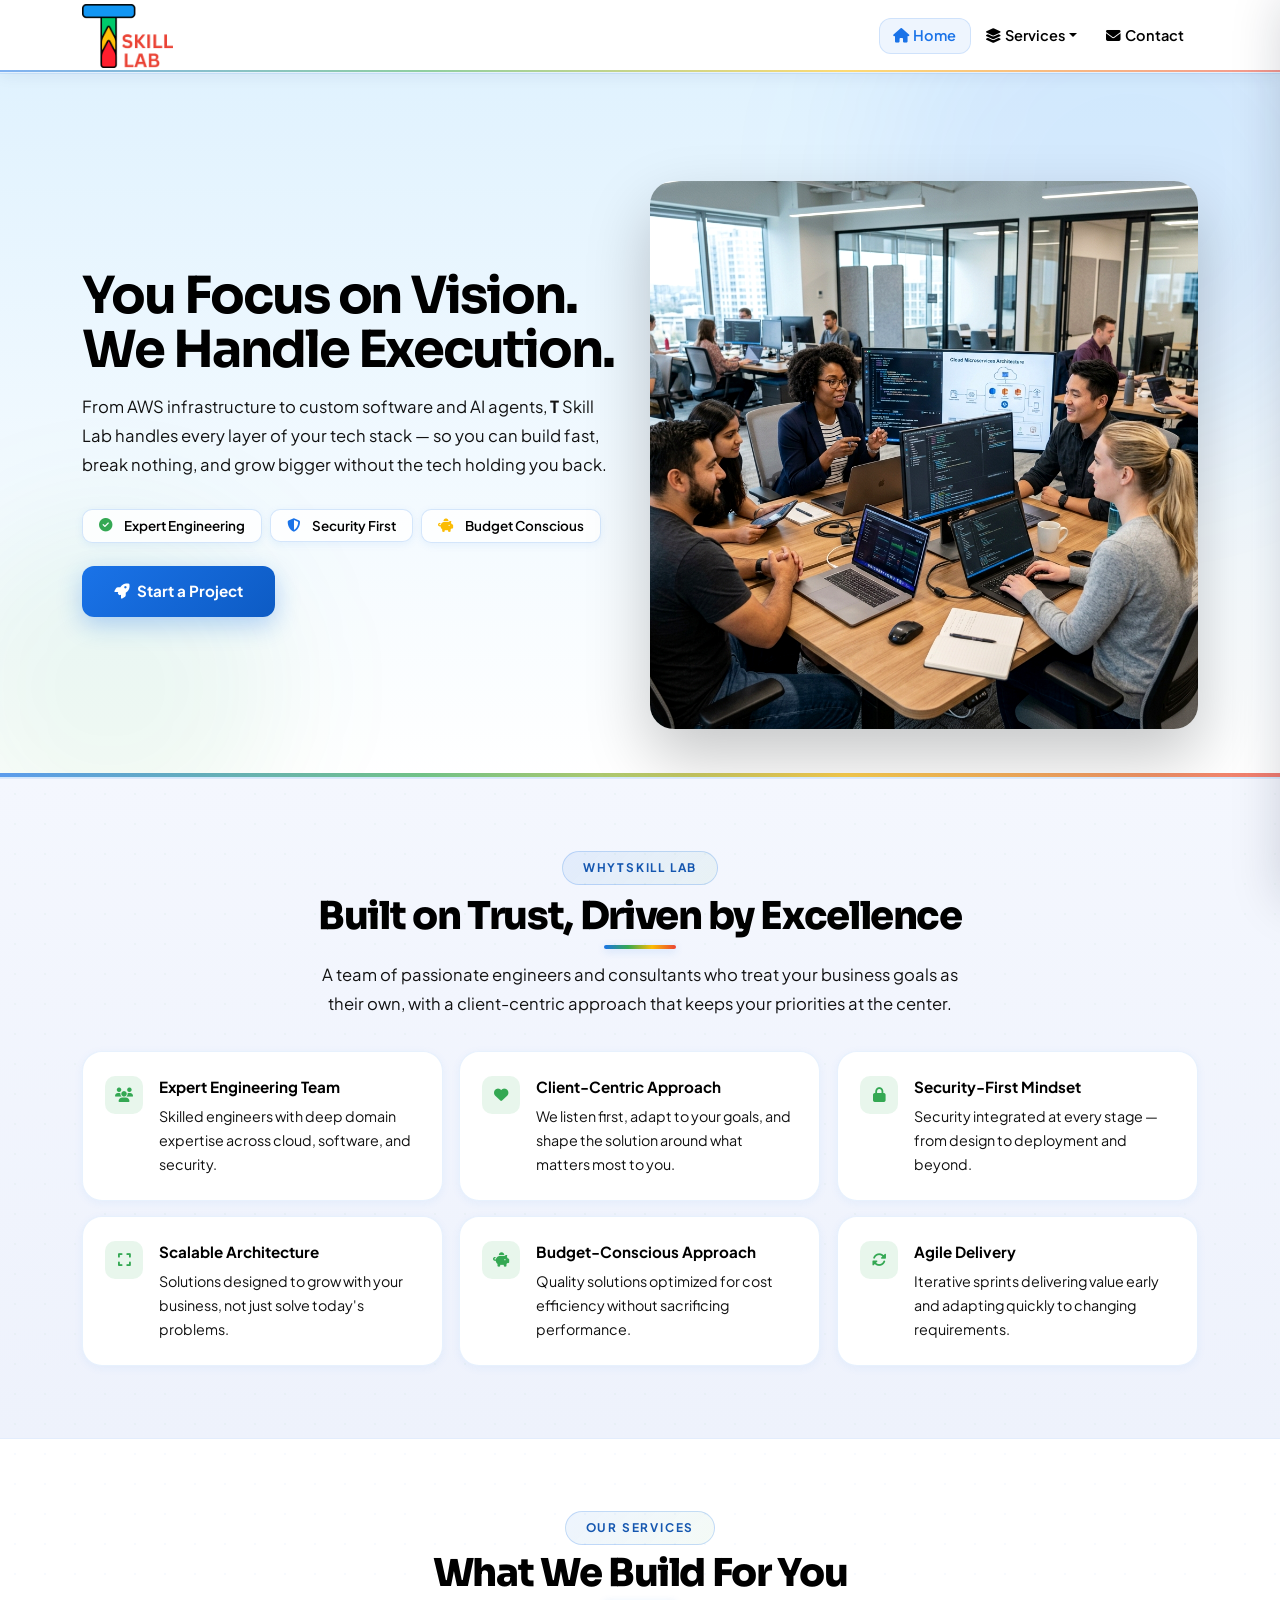
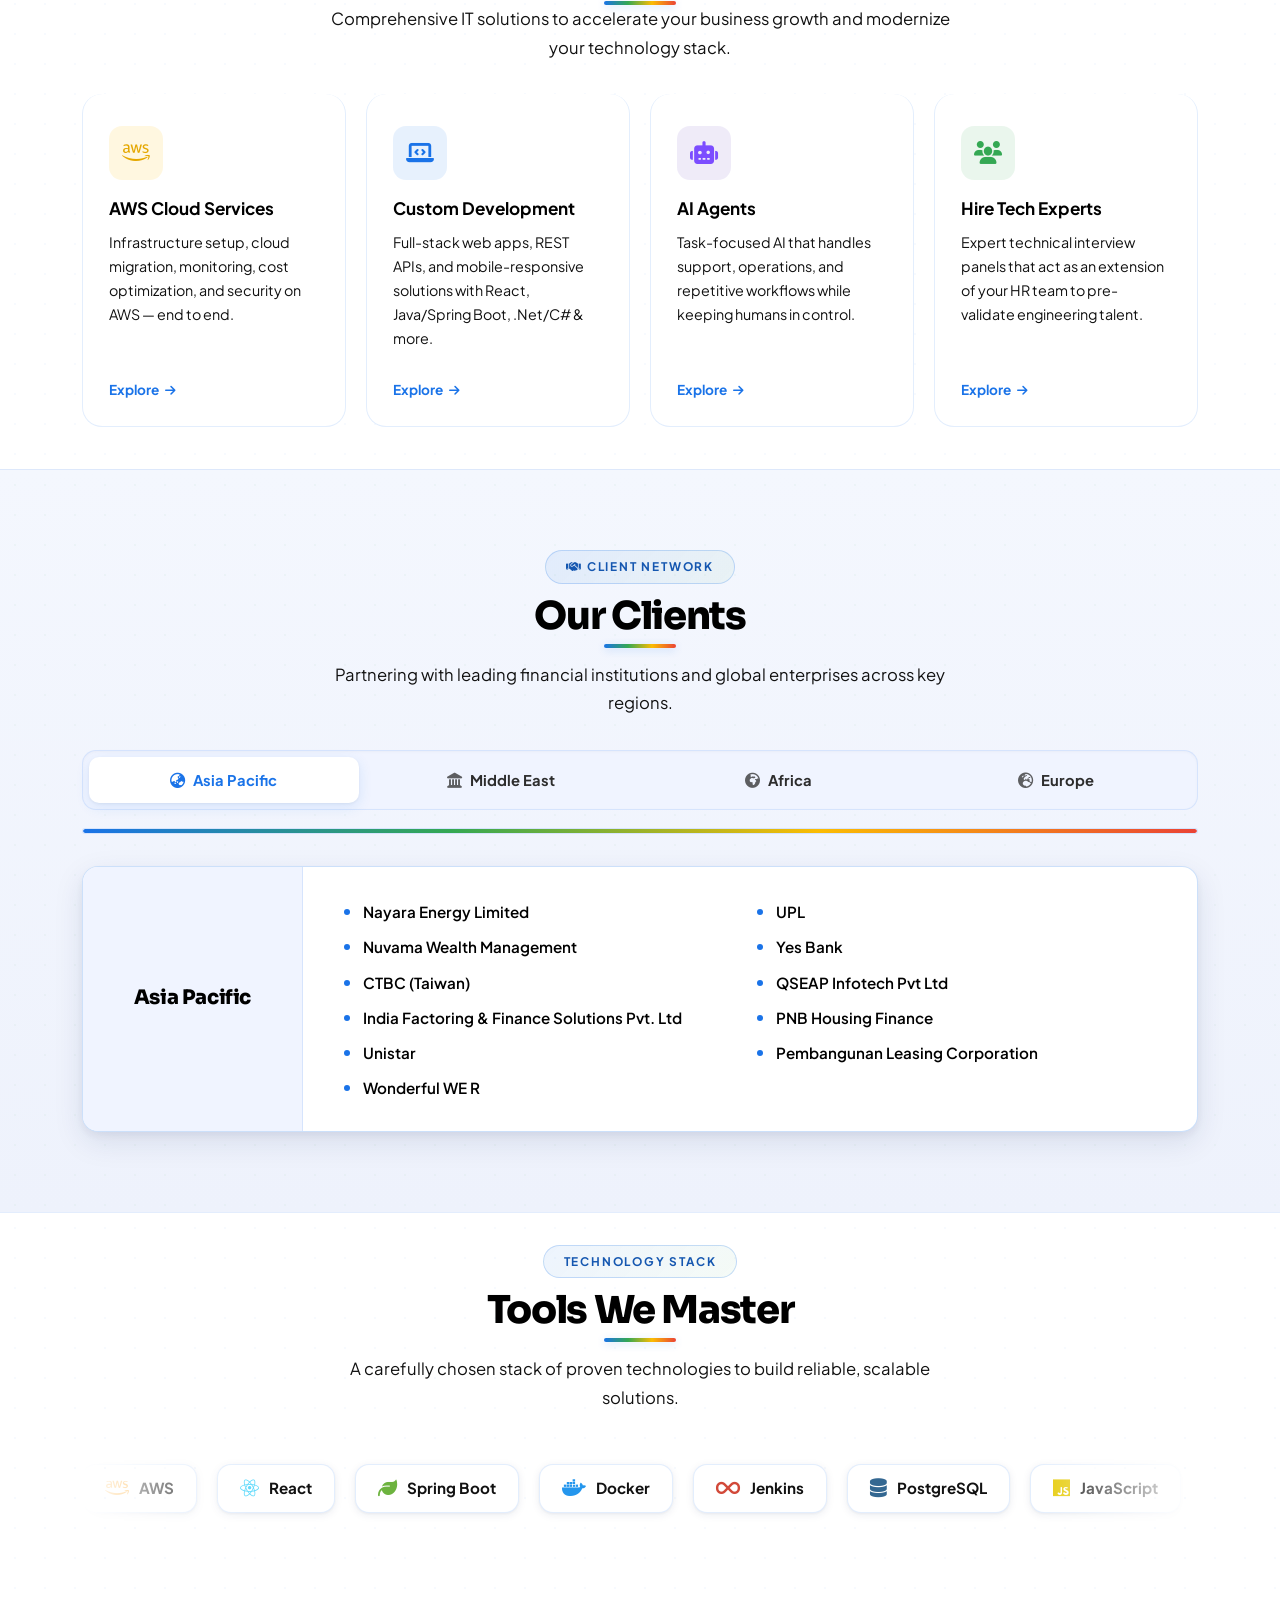
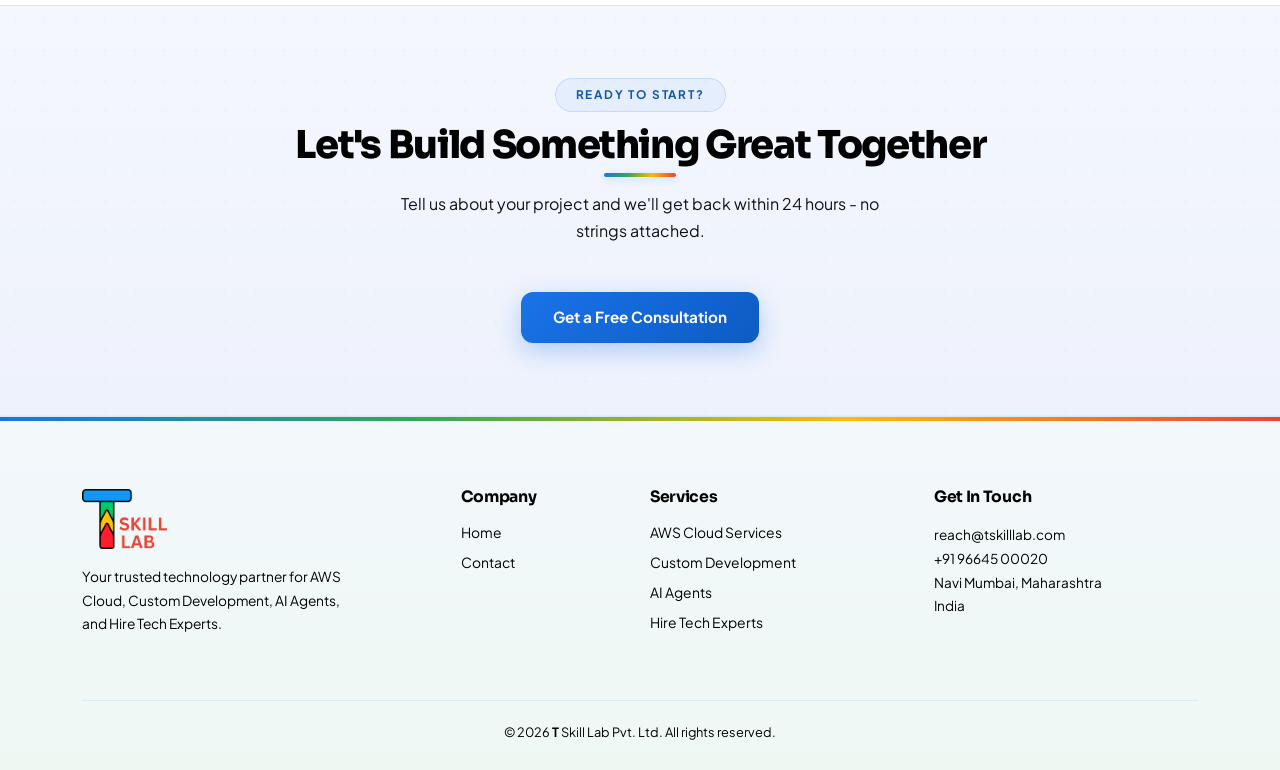
==== commit 6f650a14: "Changes in the our clients list" ====
--- a/index.html
+++ b/index.html
@@ -292,6 +292,7 @@
               <li>India Factoring &amp; Finance Solutions Pvt. Ltd</li>
               <li>PNB Housing Finance</li>
               <li>Unistar</li>
+              <li>Pembangunan Leasing Corporation</li>
               <li>Wonderful WE R</li>
             </ul>
           </div>
@@ -329,7 +330,6 @@
           <div class="creg-right">
             <ul class="creg-client-list">
               <li>United Bank for Africa (UBA)</li>
-              <li>Pembangunan Leasing Corporation</li>
             </ul>
           </div>
         </div>
